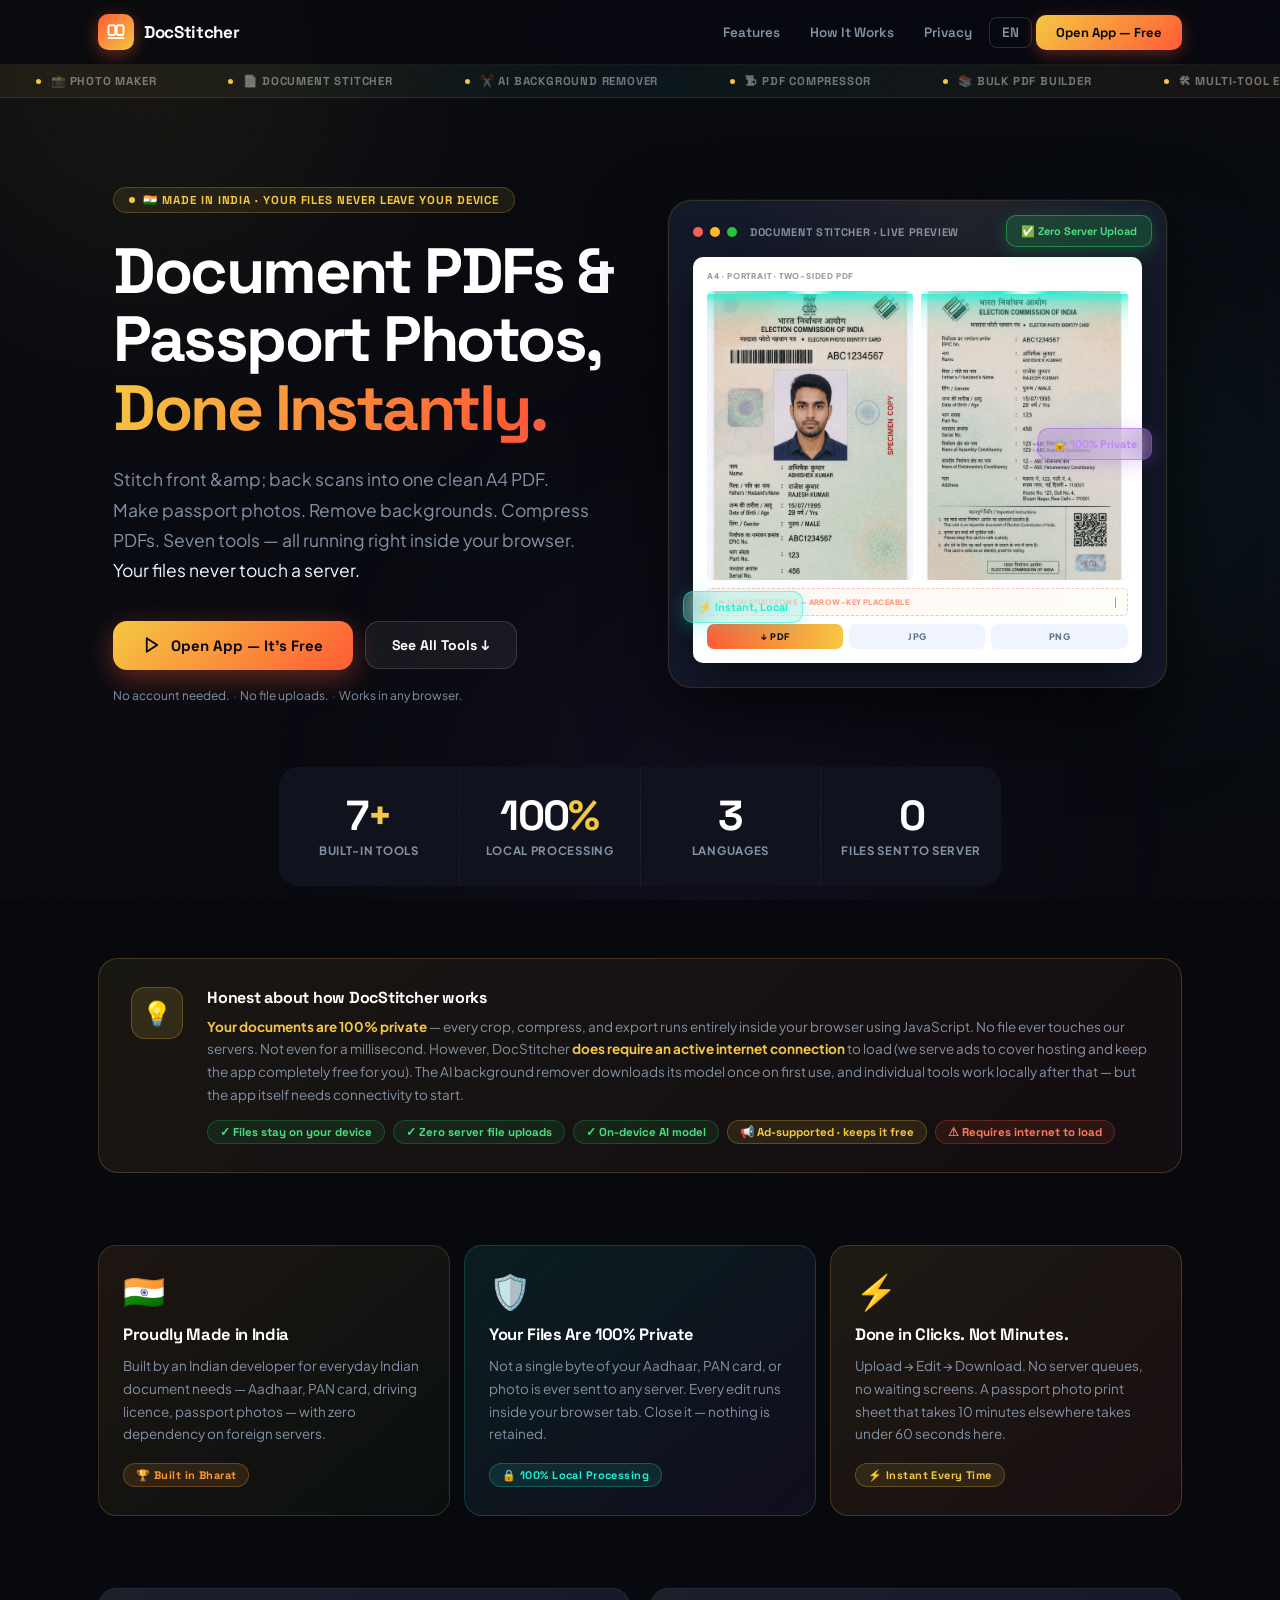
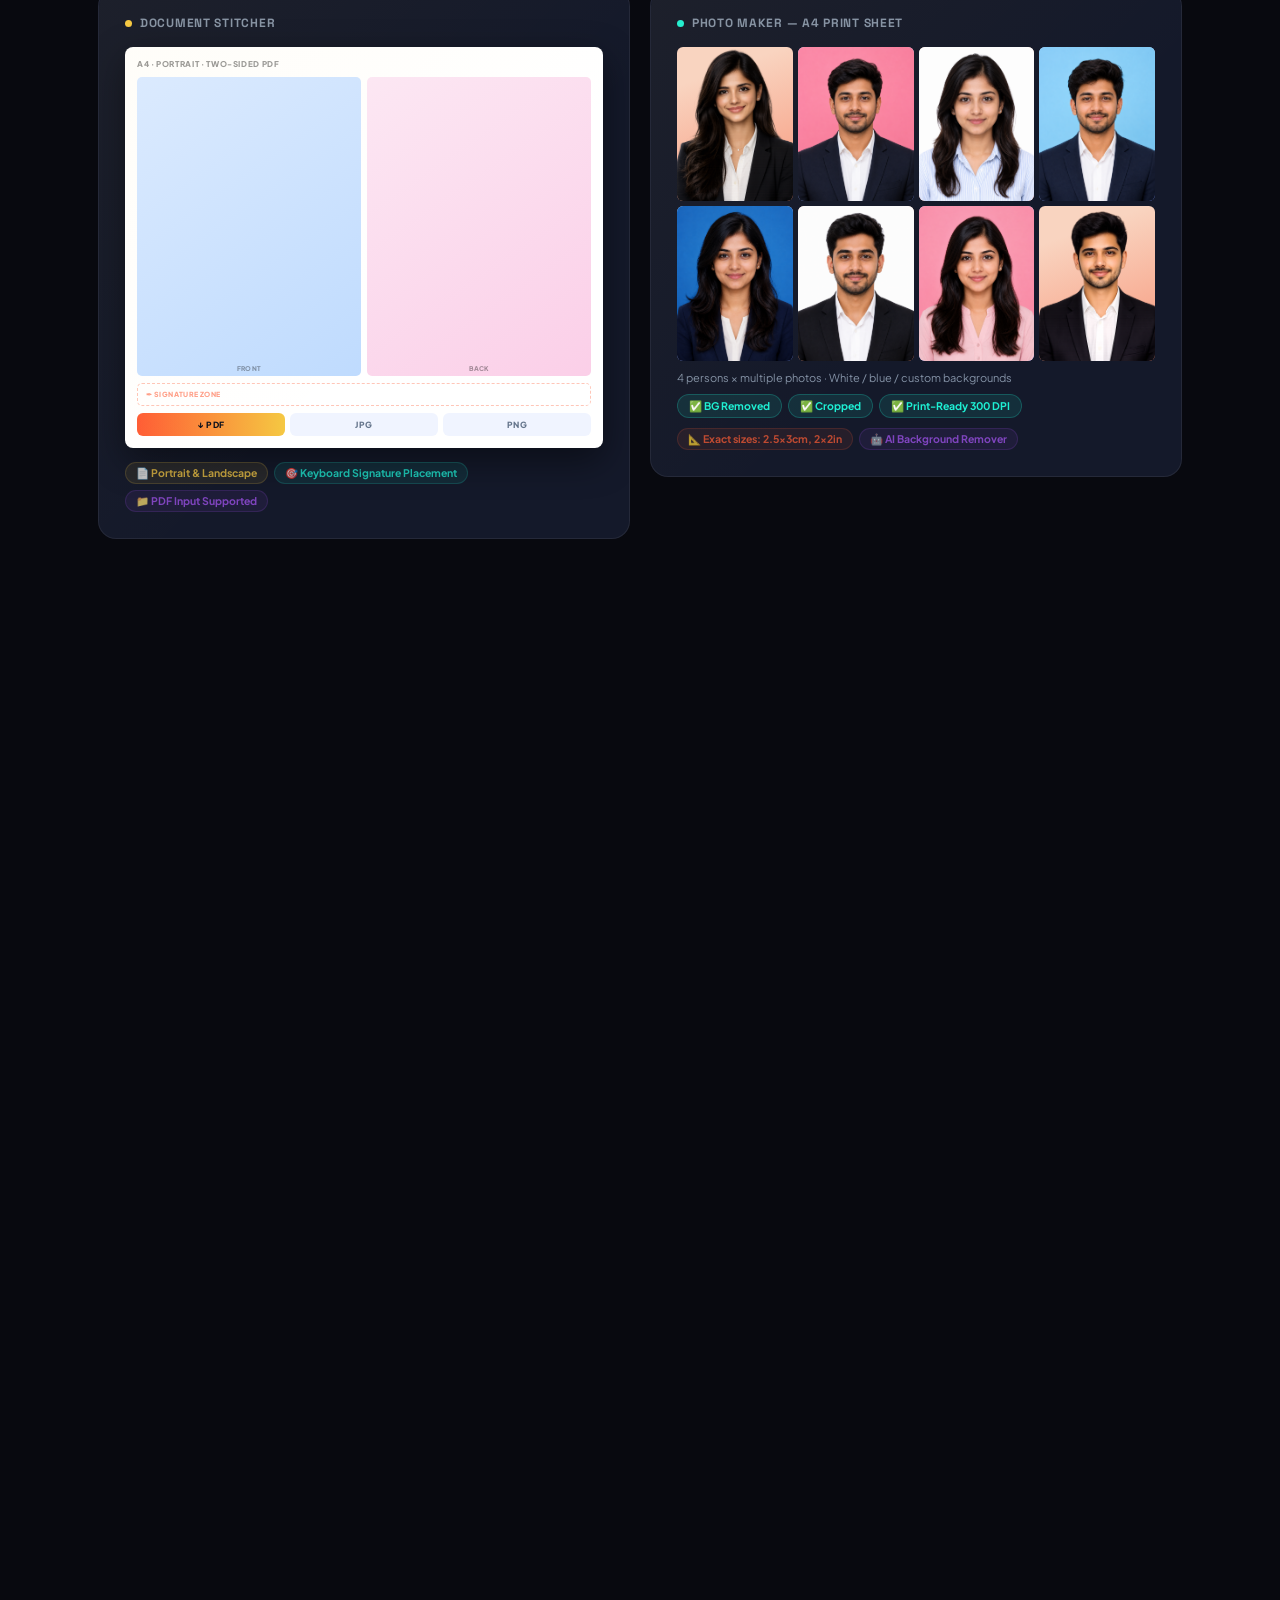
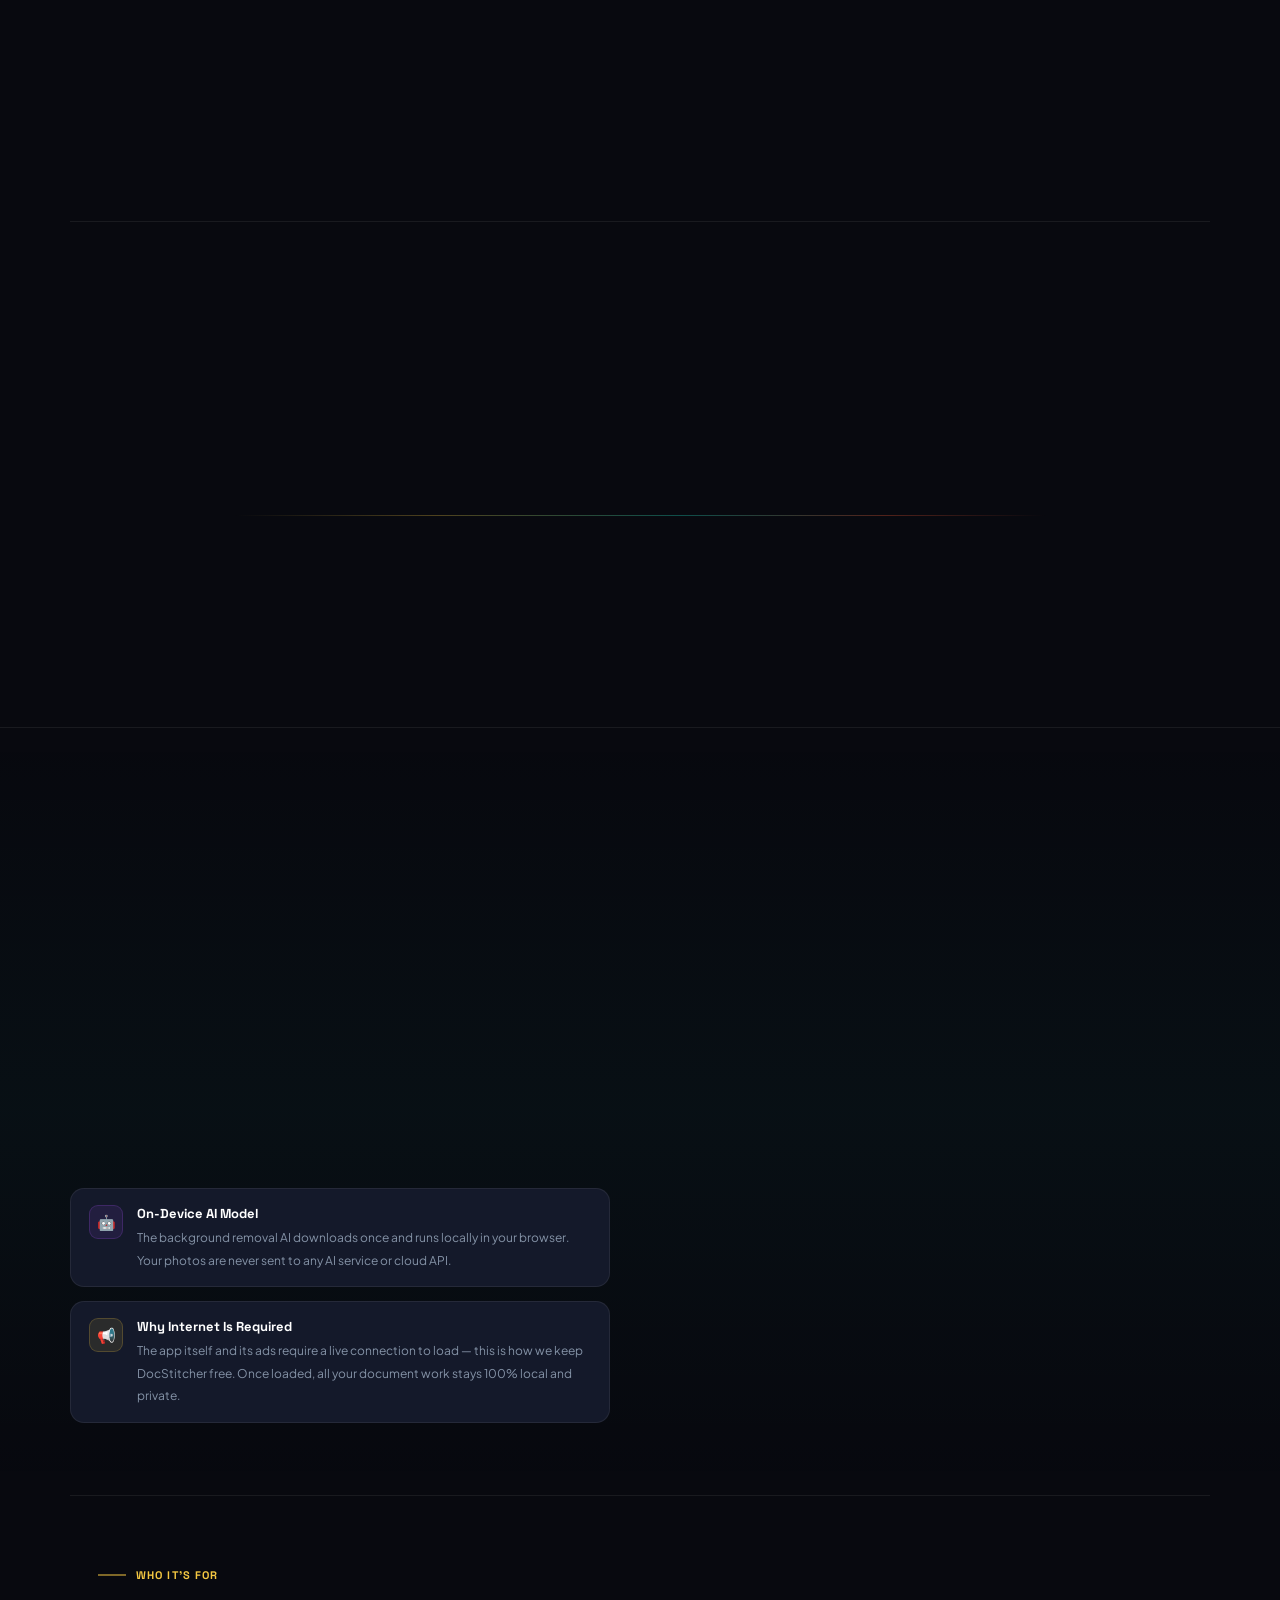
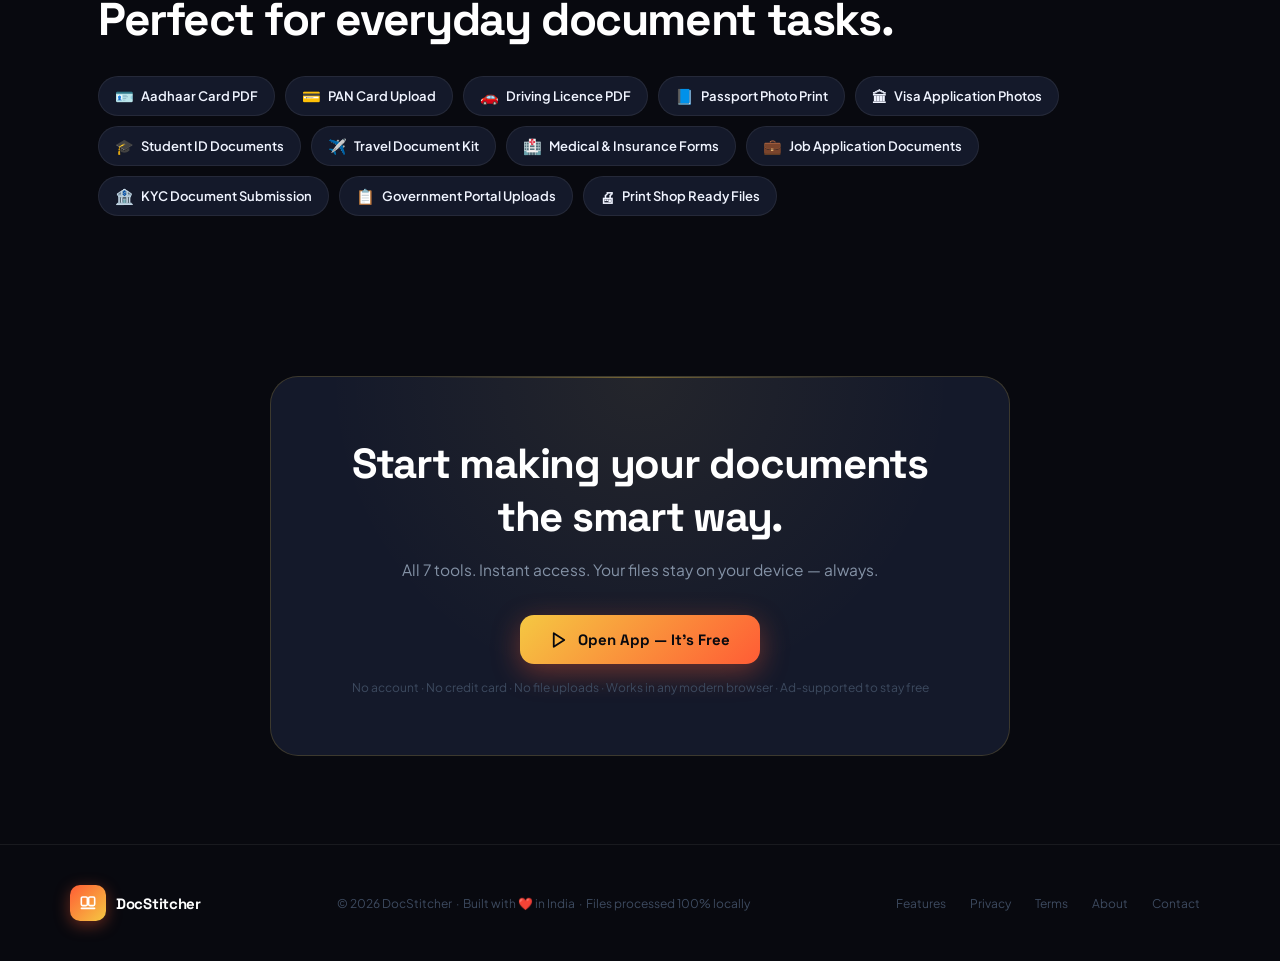
==== index.html @ 8bc4db8f "Add files via upload" ====
<!DOCTYPE html>
<html lang="en">
<head>
  <meta charset="UTF-8" />
  <meta name="viewport" content="width=device-width, initial-scale=1.0, viewport-fit=cover" />
  <meta name="theme-color" content="#08090f" />
  <meta name="description" content="DocStitcher — Make passport photos, stitch document scans into A4 PDFs, remove backgrounds, compress PDFs. 100% free. Your files never leave your device." />
  <meta name="apple-mobile-web-app-capable" content="yes" />
  <meta name="apple-mobile-web-app-title" content="DocStitcher" />
  <link rel="apple-touch-icon" href="icons/icon-192.png" />
  <link rel="manifest" href="manifest.webmanifest" />
  <title>DocStitcher — Document & Photo PDF Maker</title>
  <link rel="preconnect" href="https://fonts.googleapis.com" />
  <link rel="preconnect" href="https://fonts.gstatic.com" crossorigin />
  <link href="https://fonts.googleapis.com/css2?family=Plus+Jakarta+Sans:ital,wght@0,300;0,400;0,500;0,600;0,700;0,800;1,300;1,400&family=Space+Grotesk:wght@400;500;600;700;800&display=swap" rel="stylesheet" />
  

  <style>
    /* ============================================================
       DOCSTITCHER LANDING PAGE v10
       Design: deep-space ink with electric citrine accent
       Palette: #08090f bg · #f5c842 citrine · #ff5c35 ember ·
                #1ef0d4 ion · #a855f7 violet · #f0f4ff text
       Signature: a live animated "document assembling" canvas
       in the hero that shows the actual app doing its job
    ============================================================ */
    :root {
      color-scheme: dark;
      --bg:      #08090f;
      --surf:    #10131e;
      --card:    #14192a;
      --border:  rgba(255,255,255,0.07);
      --citrine: #f5c842;
      --ember:   #ff5c35;
      --ion:     #1ef0d4;
      --violet:  #a855f7;
      --green:   #22c55e;
      --text:    #f0f4ff;
      --muted:   #8492a6;
      --faint:   #3d4a5f;
      --ff-d:    "Space Grotesk", sans-serif;
      --ff-b:    "Plus Jakarta Sans", sans-serif;
      --radius:  18px;
      --glow-c:  rgba(245,200,66,0.18);
      --glow-e:  rgba(255,92,53,0.14);
    }

    *, *::before, *::after { box-sizing: border-box; margin: 0; padding: 0; }
    html { scroll-behavior: smooth; }
    body { background: var(--bg); font-family: var(--ff-b); color: var(--text); }
    a { color: inherit; text-decoration: none; }
    button { font: inherit; cursor: pointer; border: none; background: none; }
    img { display: block; max-width: 100%; }
    #landing-page { display: flex; flex-direction: column; }

    /* ── Keyframes ── */
    @keyframes fadeUp   { from { opacity:0; transform:translateY(30px); } to { opacity:1; transform:none; } }
    @keyframes floatY   { 0%,100% { transform:translateY(0); } 50% { transform:translateY(-12px); } }
    @keyframes spinRing { to { transform:rotate(360deg); } }
    @keyframes pulseGlow{ 0%,100% { opacity:.5; } 50% { opacity:.9; } }
    @keyframes ticker   { from { transform:translateX(0); } to { transform:translateX(-50%); } }
    @keyframes blink    { 0%,100%{opacity:1}50%{opacity:0} }
    @keyframes gradShift{ 0%{background-position:0% 50%} 50%{background-position:100% 50%} 100%{background-position:0% 50%} }
    @keyframes docSlide { 0%{opacity:0;transform:translateX(-18px)} 100%{opacity:1;transform:none} }
    @keyframes countUp  { from{opacity:0;transform:translateY(8px)}to{opacity:1;transform:none} }
    @keyframes borderAnim{ 0%,100%{border-color:rgba(245,200,66,.2)} 50%{border-color:rgba(245,200,66,.55)} }
    @keyframes shimmer  { from{background-position:-200% 0} to{background-position:200% 0} }
    @keyframes popIn    { from{opacity:0;transform:scale(.92)} to{opacity:1;transform:scale(1)} }
    @keyframes scanLine {
      0%  { top:0%;   opacity:0; }
      5%  { top:2%;   opacity:1; }
      48% { top:98%;  opacity:1; }
      53% { top:100%; opacity:0; }
      54% { top:0%;   opacity:0; }
      59% { top:2%;   opacity:1; }
      98% { top:98%;  opacity:1; }
      100%{ top:100%; opacity:0; }
    }
    .rv { opacity:0; transform:translateY(28px); transition:opacity .6s ease, transform .65s cubic-bezier(.22,.68,0,1.2); }
    .rv.on { opacity:1; transform:none; }
    .rv1 { transition-delay:.08s; } .rv2 { transition-delay:.16s; }
    .rv3 { transition-delay:.24s; } .rv4 { transition-delay:.32s; }
    .rv5 { transition-delay:.40s; }

    /* ── Ambient background ── */
    .ambient { position:fixed; inset:0; z-index:0; pointer-events:none; overflow:hidden; }
    .blob {
      position:absolute; border-radius:50%; filter:blur(100px);
      animation:pulseGlow 7s ease-in-out infinite;
    }
    .blob:nth-child(1){ width:700px;height:700px;top:-280px;left:-200px;
      background:radial-gradient(circle,rgba(245,200,66,.09),transparent 65%);animation-delay:0s; }
    .blob:nth-child(2){ width:600px;height:600px;top:20%;right:-180px;
      background:radial-gradient(circle,rgba(30,240,212,.07),transparent 65%);animation-delay:2.5s; }
    .blob:nth-child(3){ width:800px;height:800px;bottom:-300px;left:25%;
      background:radial-gradient(circle,rgba(168,85,247,.07),transparent 65%);animation-delay:5s; }
    .noise-lp {
      position:fixed;inset:0;z-index:0;pointer-events:none;opacity:.028;
      background-image:url("data:image/svg+xml,%3Csvg viewBox='0 0 200 200' xmlns='http://www.w3.org/2000/svg'%3E%3Cfilter id='n'%3E%3CfeTurbulence type='fractalNoise' baseFrequency='0.85' numOctaves='4'/%3E%3C/filter%3E%3Crect width='100%25' height='100%25' filter='url(%23n)'/%3E%3C/svg%3E");
      background-size:200px;
    }

    /* ══════════════════════ NAV ══════════════════════ */
    .nav {
      position:sticky; top:0; z-index:200;
      background:rgba(8,9,15,.72); backdrop-filter:blur(22px) saturate(160%);
      border-bottom:1px solid var(--border);
    }
    .nav-inner {
      max-width:1140px; margin:0 auto; padding:0 28px;
      height:64px; display:flex; align-items:center; justify-content:space-between; gap:16px;
    }
    .logo { display:flex; align-items:center; gap:10px; }
    .logo-mark {
      width:36px; height:36px; border-radius:10px; flex-shrink:0;
      background:linear-gradient(135deg,#ff5c35,#f5c842);
      display:flex; align-items:center; justify-content:center;
      box-shadow:0 4px 16px rgba(255,92,53,.4);
    }
    .logo-name { font-family:var(--ff-d); font-size:17px; font-weight:800; color:#fff; letter-spacing:-.02em; }
    .nav-links { display:flex; align-items:center; gap:4px; }
    .nav-link {
      font-family:var(--ff-d); font-size:13.5px; font-weight:600;
      color:var(--muted); padding:7px 13px; border-radius:8px;
      transition:color .18s, background .18s;
    }
    .nav-link:hover { color:#fff; background:rgba(255,255,255,.06); }
    .nav-cta {
      font-family:var(--ff-d); font-size:13px; font-weight:800; color:#08090f;
      background:linear-gradient(135deg,#f5c842,#ff5c35);
      padding:9px 20px; border-radius:10px; white-space:nowrap;
      box-shadow:0 4px 16px rgba(255,92,53,.35);
      transition:transform .18s, box-shadow .18s;
    }
    .nav-cta:hover { transform:translateY(-1px); box-shadow:0 8px 24px rgba(255,92,53,.5); }

    /* ══════════════════════ TICKER ══════════════════════ */
    .ticker {
      overflow:hidden; border-bottom:1px solid rgba(245,200,66,.12);
      background:linear-gradient(90deg,rgba(245,200,66,.06),rgba(30,240,212,.05),rgba(245,200,66,.06));
      padding:9px 0;
    }
    .ticker-track {
      display:flex; width:max-content;
      animation:ticker 32s linear infinite;
    }
    .ticker-item {
      display:flex; align-items:center; gap:10px; padding:0 36px;
      font-family:var(--ff-d); font-size:11.5px; font-weight:700;
      color:rgba(255,255,255,.42); letter-spacing:.07em; text-transform:uppercase; white-space:nowrap;
    }
    .t-dot { width:5px; height:5px; border-radius:50%; background:var(--citrine); flex-shrink:0; }

    /* ══════════════════════ HERO ══════════════════════ */
    .hero {
      position:relative; z-index:1;
      max-width:1140px; margin:0 auto; padding:88px 28px 64px;
      display:grid; grid-template-columns:1fr 1fr; gap:56px; align-items:center;
    }
    .hero-left {}
    .hero-eyebrow {
      display:inline-flex; align-items:center; gap:8px;
      background:rgba(245,200,66,.09); border:1px solid rgba(245,200,66,.22);
      border-radius:99px; padding:5px 15px; margin-bottom:24px;
      font-family:var(--ff-d); font-size:11.5px; font-weight:800;
      color:var(--citrine); letter-spacing:.08em; text-transform:uppercase;
      animation:fadeUp .5s ease both;
    }
    .ey-dot { width:6px; height:6px; border-radius:50%; background:var(--citrine); animation:pulseGlow 1.6s ease-in-out infinite; }
    .hero-h1 {
      font-family:var(--ff-d); font-size:clamp(36px,5.2vw,64px);
      font-weight:800; line-height:1.07; letter-spacing:-.04em; color:#fff;
      margin-bottom:22px; animation:fadeUp .55s .05s ease both;
    }
    .h1-grad {
      background:linear-gradient(120deg,#f5c842 0%,#ff5c35 45%,#a855f7 90%);
      background-size:200% 200%; animation:gradShift 5s ease infinite;
      -webkit-background-clip:text; -webkit-text-fill-color:transparent; background-clip:text;
    }
    .hero-sub {
      font-size:clamp(15px,1.9vw,17.5px); color:var(--muted); line-height:1.72;
      margin-bottom:36px; max-width:480px; animation:fadeUp .6s .1s ease both;
    }
    .hero-actions { display:flex; align-items:center; gap:12px; flex-wrap:wrap; margin-bottom:18px; animation:fadeUp .65s .15s ease both; }
    .btn-primary {
      display:inline-flex; align-items:center; gap:10px;
      font-family:var(--ff-d); font-size:15px; font-weight:800; color:#08090f;
      background:linear-gradient(135deg,#f5c842,#ff5c35);
      padding:15px 30px; border-radius:14px;
      box-shadow:0 8px 28px rgba(255,92,53,.38);
      transition:all .22s cubic-bezier(.22,.68,0,1.2);
    }
    .btn-primary:hover { transform:translateY(-3px) scale(1.02); box-shadow:0 16px 42px rgba(255,92,53,.55); }
    .btn-ghost {
      display:inline-flex; align-items:center; gap:8px;
      font-family:var(--ff-d); font-size:14px; font-weight:700; color:#fff;
      background:rgba(255,255,255,.06); border:1px solid rgba(255,255,255,.13);
      padding:14px 26px; border-radius:14px; transition:all .2s;
    }
    .btn-ghost:hover { background:rgba(255,255,255,.11); transform:translateY(-2px); }
    .hero-note { font-size:12px; color:var(--faint); animation:fadeUp .7s .2s ease both; }
    .hero-note span { color:var(--muted); }

    /* Hero right — animated document assembler */
    .hero-right { position:relative; z-index:1; animation:fadeUp .7s .25s ease both; }
    .doc-assembler {
      background:var(--card); border:1px solid rgba(245,200,66,.14);
      border-radius:24px; padding:24px; position:relative; overflow:visible;
      box-shadow:0 32px 80px rgba(0,0,0,.6), 0 0 0 1px rgba(245,200,66,.06);
      animation:borderAnim 4s ease-in-out infinite;
    }
    .doc-assembler::before {
      content:''; position:absolute; inset:0; border-radius:24px;
      background:radial-gradient(ellipse at 60% 0%, rgba(245,200,66,.06), transparent 55%);
      pointer-events:none;
    }
    .da-bar {
      display:flex; align-items:center; gap:7px; margin-bottom:18px;
    }
    .da-dot { width:10px; height:10px; border-radius:50%; flex-shrink:0; }
    .da-dot:nth-child(1) { background:#ff5f57; }
    .da-dot:nth-child(2) { background:#febc2e; }
    .da-dot:nth-child(3) { background:#28c840; }
    .da-title { font-family:var(--ff-d); font-size:11px; font-weight:700; color:var(--muted); letter-spacing:.06em; text-transform:uppercase; margin-left:6px; }
    /* A4 page mockup */
    .a4-page {
      background:#fff; border-radius:10px; padding:14px;
      box-shadow:0 16px 48px rgba(0,0,0,.5);
      position:relative;
    }
    .a4-label {
      font-size:8px; font-weight:800; color:#999; text-transform:uppercase;
      letter-spacing:.1em; margin-bottom:10px;
    }
    .a4-slots { display:grid; grid-template-columns:1fr 1fr; gap:8px; margin-bottom:8px; }
    .a4-slot {
      border-radius:6px; aspect-ratio:3/4.2; position:relative; overflow:hidden;
    }
    .a4-slot-front {
      background:linear-gradient(145deg,#dbeafe 10%,#bfdbfe 100%);
    }
    .a4-slot-back {
      background:linear-gradient(145deg,#fce7f3 10%,#fbcfe8 100%);
    }
    .a4-slot-lbl {
      position:absolute; bottom:5px; left:50%; transform:translateX(-50%);
      font-size:7px; font-weight:800; color:rgba(0,0,0,.38); text-transform:uppercase; letter-spacing:.05em; white-space:nowrap;
    }
    /* scan-line — bright laser scanner */
    .a4-slot::after {
      content:''; position:absolute; left:0; right:0; height:3px; z-index:3;
      background:linear-gradient(90deg,transparent 0%,rgba(30,240,212,.25) 8%,rgba(30,240,212,1) 38%,rgba(255,255,255,.98) 50%,rgba(30,240,212,1) 62%,rgba(30,240,212,.25) 92%,transparent 100%);
      box-shadow:0 0 8px 3px rgba(30,240,212,.95),0 0 22px 8px rgba(30,240,212,.5),0 0 44px 14px rgba(30,240,212,.2);
      animation:scanLine 2.4s ease-in-out infinite;
    }
    .a4-slot::before {
      content:''; position:absolute; left:0; right:0; height:80px; margin-top:-40px;
      z-index:2; pointer-events:none;
      background:linear-gradient(180deg,transparent 0%,rgba(30,240,212,.08) 40%,rgba(30,240,212,.18) 50%,rgba(30,240,212,.08) 60%,transparent 100%);
      animation:scanLine 2.4s ease-in-out infinite;
    }
    .a4-slot img { position:absolute; inset:0; width:100%; height:100%; object-fit:cover; border-radius:6px; z-index:1; }
    .a4-sig {
      border:1.5px dashed rgba(255,92,53,.35);
      border-radius:5px; padding:7px 10px; margin-bottom:8px;
      background:linear-gradient(90deg,rgba(255,92,53,.05),rgba(245,200,66,.04));
      display:flex; align-items:center; justify-content:space-between;
    }
    .a4-sig-lbl { font-size:7.5px; font-weight:800; color:rgba(255,100,60,.65); text-transform:uppercase; letter-spacing:.06em; }
    .a4-sig-cursor { font-size:10px; animation:blink 1.2s step-end infinite; color:#ff5c35; }
    .a4-actions { display:flex; gap:6px; }
    .a4-action {
      flex:1; padding:7px 0; border-radius:7px; font-size:9px; font-weight:800;
      text-align:center; text-transform:uppercase; letter-spacing:.05em;
    }
    .a4-action--dl { background:linear-gradient(90deg,#ff5c35,#f5c842); color:#08090f; }
    .a4-action--sec { background:#f0f4ff; color:#64748b; }
    /* USP badges — all inside the frame */
    .da-badge {
      position:absolute; border-radius:10px; padding:8px 14px;
      backdrop-filter:blur(16px); font-family:var(--ff-d); font-size:11px;
      font-weight:800; white-space:nowrap; border:1px solid;
      animation:floatY 4s ease-in-out infinite; z-index:10;
    }
    .da-badge--1 { top:14px; right:14px; background:rgba(34,197,94,.22); border-color:rgba(34,197,94,.55); color:#4ade80; box-shadow:0 4px 18px rgba(34,197,94,.28); animation-delay:0s; }
    .da-badge--2 { bottom:64px; left:14px; background:rgba(30,240,212,.2); border-color:rgba(30,240,212,.5); color:#1ef0d4; box-shadow:0 4px 18px rgba(30,240,212,.25); animation-delay:1.4s; }
    .da-badge--3 { top:50%; right:14px; transform:translateY(-50%); background:rgba(168,85,247,.22); border-color:rgba(168,85,247,.5); color:#c084fc; box-shadow:0 4px 18px rgba(168,85,247,.25); animation-delay:.7s; }

    /* ══════════════════════ STATS ══════════════════════ */
    .stats-strip {
      position:relative; z-index:1;
      max-width:1140px; margin:0 auto; padding:0 28px 72px;
    }
    .stats-grid {
      display:grid; grid-template-columns:repeat(4,1fr); gap:1px;
      background:var(--border); border-radius:20px; overflow:hidden;
    }
    .stat {
      background:var(--surf); padding:28px 20px; text-align:center;
    }
    .stat-num {
      font-family:var(--ff-d); font-size:clamp(26px,3.5vw,42px);
      font-weight:800; letter-spacing:-.04em; color:#fff; line-height:1;
    }
    .stat-num em { color:var(--citrine); font-style:normal; }
    .stat-lbl { font-size:11.5px; color:var(--muted); font-weight:700; margin-top:6px; text-transform:uppercase; letter-spacing:.06em; }

    /* ══════════════════════ HONESTY STRIP ══════════════════════ */
    .honesty-strip {
      position:relative; z-index:1;
      max-width:1140px; margin:0 auto 72px; padding:0 28px;
    }
    .honesty-card {
      background:linear-gradient(135deg,rgba(245,200,66,.07),rgba(255,92,53,.05));
      border:1px solid rgba(245,200,66,.2);
      border-radius:20px; padding:28px 32px;
      display:grid; grid-template-columns:auto 1fr; gap:24px; align-items:start;
    }
    .honesty-icon {
      width:52px; height:52px; border-radius:14px; flex-shrink:0;
      background:rgba(245,200,66,.12); border:1px solid rgba(245,200,66,.25);
      display:flex; align-items:center; justify-content:center; font-size:24px;
    }
    .honesty-title {
      font-family:var(--ff-d); font-size:16px; font-weight:800; color:#fff;
      margin-bottom:8px; letter-spacing:-.015em;
    }
    .honesty-body { font-size:13.5px; color:var(--muted); line-height:1.68; }
    .honesty-body strong { color:var(--citrine); }
    .honesty-pills { display:flex; flex-wrap:wrap; gap:8px; margin-top:14px; }
    .h-pill {
      font-size:11.5px; font-weight:700; padding:4px 12px; border-radius:99px;
      font-family:var(--ff-d);
    }
    .h-pill--yes { background:rgba(34,197,94,.1); color:#4ade80; border:1px solid rgba(34,197,94,.25); }
    .h-pill--no  { background:rgba(255,92,53,.1);  color:#fb7c5c; border:1px solid rgba(255,92,53,.25); }
    .h-pill--ad  { background:rgba(245,200,66,.1); color:var(--citrine); border:1px solid rgba(245,200,66,.25); }

    /* ══════════════════════ HIGHLIGHTS ══════════════════════ */
    .hl-wrap { position:relative; z-index:1; max-width:1140px; margin:0 auto; padding:0 28px 72px; }
    .hl-grid { display:grid; grid-template-columns:repeat(3,1fr); gap:14px; }
    .hl-card {
      border-radius:var(--radius); padding:28px 24px;
      border:1px solid var(--border); position:relative; overflow:hidden;
      transition:transform .28s cubic-bezier(.22,.68,0,1.2), box-shadow .28s;
    }
    .hl-card:hover { transform:translateY(-6px); box-shadow:0 28px 60px rgba(0,0,0,.4); }
    .hl-card--india  { background:linear-gradient(140deg,rgba(255,153,51,.09),rgba(19,114,35,.07)); border-color:rgba(255,153,51,.2); }
    .hl-card--secure { background:linear-gradient(140deg,rgba(30,240,212,.09),rgba(168,85,247,.06)); border-color:rgba(30,240,212,.18); }
    .hl-card--speed  { background:linear-gradient(140deg,rgba(245,200,66,.09),rgba(255,92,53,.07)); border-color:rgba(245,200,66,.2); }
    .hl-emoji { font-size:34px; line-height:1; margin-bottom:16px; display:block; }
    .hl-title { font-family:var(--ff-d); font-size:16.5px; font-weight:800; color:#fff; letter-spacing:-.02em; margin-bottom:10px; }
    .hl-desc { font-size:13.5px; color:var(--muted); line-height:1.68; margin-bottom:16px; }
    .hl-badge {
      display:inline-flex; align-items:center; gap:6px; font-size:11px; font-weight:700;
      padding:4px 12px; border-radius:99px; font-family:var(--ff-d); letter-spacing:.04em;
    }
    .hl-badge--india  { background:rgba(255,153,51,.12); color:#ff9933; border:1px solid rgba(255,153,51,.28); }
    .hl-badge--secure { background:rgba(30,240,212,.1);  color:var(--ion); border:1px solid rgba(30,240,212,.25); }
    .hl-badge--speed  { background:rgba(245,200,66,.1);  color:var(--citrine); border:1px solid rgba(245,200,66,.25); }

    /* ══════════════════════ SECTION HEADINGS ══════════════════════ */
    .sec-eye {
      font-family:var(--ff-d); font-size:11px; font-weight:800; letter-spacing:.1em;
      text-transform:uppercase; color:var(--citrine); margin-bottom:12px;
      display:flex; align-items:center; gap:10px;
    }
    .sec-eye::before { content:''; flex:1; max-width:28px; height:1.5px; background:var(--citrine); opacity:.5; }
    .sec-h2 {
      font-family:var(--ff-d); font-size:clamp(26px,4vw,46px); font-weight:800;
      letter-spacing:-.03em; color:#fff; line-height:1.1; margin-bottom:14px;
    }
    .sec-sub { font-size:15.5px; color:var(--muted); line-height:1.7; max-width:540px; }

    /* ══════════════════════ DEMO GRID ══════════════════════ */
    .demo-sec { position:relative; z-index:1; max-width:1140px; margin:0 auto; padding:0 28px 80px; }
    .demo-grid { display:grid; grid-template-columns:1fr 1fr; gap:20px; align-items:start; }
    .demo-card {
      background:var(--card); border:1px solid var(--border);
      border-radius:var(--radius); padding:26px; position:relative; overflow:hidden;
    }
    .demo-card::before {
      content:''; position:absolute; inset:0; border-radius:var(--radius);
      background:linear-gradient(135deg,rgba(245,200,66,.04),transparent 60%);
      pointer-events:none;
    }
    .dc-title {
      font-family:var(--ff-d); font-size:12px; font-weight:700;
      color:var(--muted); text-transform:uppercase; letter-spacing:.06em;
      display:flex; align-items:center; gap:8px; margin-bottom:16px;
    }
    .dc-dot { width:7px; height:7px; border-radius:50%; flex-shrink:0; }

    /* ══════════════════════ FEATURES ══════════════════════ */
    .feat-sec { position:relative; z-index:1; max-width:1140px; margin:0 auto; padding:0 28px 80px; }
    .feat-head { margin-bottom:48px; }
    .feat-grid { display:grid; grid-template-columns:repeat(3,1fr); gap:14px; }
    .feat-card {
      background:var(--card); border:1px solid var(--border);
      border-radius:var(--radius); padding:26px; position:relative; overflow:hidden;
      transition:transform .28s cubic-bezier(.22,.68,0,1.2), border-color .22s, box-shadow .28s;
    }
    .feat-card::after { content:''; position:absolute; inset:0; border-radius:var(--radius); opacity:0; transition:opacity .3s; }
    .feat-card:hover { transform:translateY(-5px); border-color:rgba(255,255,255,.15); box-shadow:0 24px 56px rgba(0,0,0,.4); }
    .feat-card:hover::after { opacity:1; }
    .fc--amber:hover { border-color:rgba(245,200,66,.35); }
    .fc--amber::after { background:linear-gradient(135deg,rgba(245,200,66,.05),transparent 65%); }
    .fc--coral:hover { border-color:rgba(255,92,53,.35); }
    .fc--coral::after { background:linear-gradient(135deg,rgba(255,92,53,.05),transparent 65%); }
    .fc--teal:hover { border-color:rgba(30,240,212,.35); }
    .fc--teal::after { background:linear-gradient(135deg,rgba(30,240,212,.05),transparent 65%); }
    .fc--purple:hover { border-color:rgba(168,85,247,.35); }
    .fc--purple::after { background:linear-gradient(135deg,rgba(168,85,247,.05),transparent 65%); }
    .fc--green:hover { border-color:rgba(34,197,94,.35); }
    .fc--green::after { background:linear-gradient(135deg,rgba(34,197,94,.05),transparent 65%); }
    .fc--blue:hover { border-color:rgba(96,165,250,.35); }
    .fc--blue::after { background:linear-gradient(135deg,rgba(96,165,250,.05),transparent 65%); }
    .feat-icon {
      width:46px; height:46px; border-radius:13px; margin-bottom:18px;
      display:flex; align-items:center; justify-content:center; font-size:21px;
      position:relative; z-index:1; flex-shrink:0;
    }
    .fi--amber { background:linear-gradient(135deg,rgba(245,200,66,.2),rgba(255,92,53,.14)); box-shadow:0 4px 16px rgba(245,200,66,.18); }
    .fi--coral { background:linear-gradient(135deg,rgba(255,92,53,.2),rgba(245,200,66,.1)); box-shadow:0 4px 16px rgba(255,92,53,.18); }
    .fi--teal  { background:linear-gradient(135deg,rgba(30,240,212,.2),rgba(34,197,94,.1)); box-shadow:0 4px 16px rgba(30,240,212,.18); }
    .fi--purple{ background:linear-gradient(135deg,rgba(168,85,247,.2),rgba(96,165,250,.1)); box-shadow:0 4px 16px rgba(168,85,247,.18); }
    .fi--green { background:linear-gradient(135deg,rgba(34,197,94,.2),rgba(30,240,212,.1)); box-shadow:0 4px 16px rgba(34,197,94,.18); }
    .fi--blue  { background:linear-gradient(135deg,rgba(96,165,250,.2),rgba(168,85,247,.1)); box-shadow:0 4px 16px rgba(96,165,250,.18); }
    .feat-title { font-family:var(--ff-d); font-size:15px; font-weight:800; color:#fff; margin-bottom:9px; letter-spacing:-.015em; position:relative; z-index:1; }
    .feat-desc { font-size:13px; color:var(--muted); line-height:1.7; margin-bottom:14px; position:relative; z-index:1; }
    .feat-tags { display:flex; flex-wrap:wrap; gap:5px; position:relative; z-index:1; }
    .ftag {
      font-size:10.5px; font-weight:700; padding:3px 9px; border-radius:99px;
      font-family:var(--ff-d); letter-spacing:.03em;
    }
    .ftag--free { background:rgba(34,197,94,.11); color:#4ade80; border:1px solid rgba(34,197,94,.25); }
    .ftag--local{ background:rgba(30,240,212,.09); color:var(--ion); border:1px solid rgba(30,240,212,.2); }
    .ftag--ai   { background:rgba(168,85,247,.11); color:#c084fc; border:1px solid rgba(168,85,247,.25); }
    .ftag--net  { background:rgba(245,200,66,.09); color:var(--citrine); border:1px solid rgba(245,200,66,.22); }

    /* ══════════════════════ HOW IT WORKS ══════════════════════ */
    .how-sec {
      position:relative; z-index:1; padding:0 28px 80px;
      max-width:1140px; margin:0 auto; border-top:1px solid var(--border);
      padding-top:72px;
    }
    .steps { display:grid; grid-template-columns:repeat(4,1fr); gap:24px; margin-top:52px; position:relative; }
    .steps::before {
      content:''; position:absolute; top:26px; left:12.5%; right:12.5%; height:1px;
      background:linear-gradient(90deg,transparent,rgba(245,200,66,.3) 25%,rgba(30,240,212,.3) 55%,rgba(255,92,53,.3) 80%,transparent);
      z-index:0;
    }
    .step { text-align:center; position:relative; z-index:1; }
    .step-num {
      width:52px; height:52px; border-radius:14px; margin:0 auto 18px;
      display:flex; align-items:center; justify-content:center;
      font-family:var(--ff-d); font-size:19px; font-weight:800; color:#fff;
      box-shadow:0 0 0 5px rgba(8,9,15,.9);
    }
    .sn--1 { background:linear-gradient(135deg,#f5c842,#ff5c35); }
    .sn--2 { background:linear-gradient(135deg,#ff5c35,#a855f7); }
    .sn--3 { background:linear-gradient(135deg,#a855f7,#1ef0d4); }
    .sn--4 { background:linear-gradient(135deg,#1ef0d4,#22c55e); }
    .step-title { font-family:var(--ff-d); font-size:14px; font-weight:800; color:#fff; margin-bottom:8px; }
    .step-desc { font-size:12.5px; color:var(--muted); line-height:1.65; }

    /* ══════════════════════ PRIVACY ══════════════════════ */
    .priv-sec {
      position:relative; z-index:1; padding:72px 28px;
      background:linear-gradient(180deg,transparent,rgba(30,240,212,.03),transparent);
      border-top:1px solid var(--border);
    }
    .priv-inner { max-width:1140px; margin:0 auto; display:grid; grid-template-columns:1fr 1fr; gap:60px; align-items:center; }
    .priv-visual { display:flex; align-items:center; justify-content:center; position:relative; padding:40px 0; }
    .priv-shield {
      width:140px; height:140px; border-radius:50%;
      background:linear-gradient(135deg,rgba(30,240,212,.14),rgba(168,85,247,.1));
      border:1.5px solid rgba(30,240,212,.25);
      display:flex; align-items:center; justify-content:center; font-size:52px;
      box-shadow:0 0 60px rgba(30,240,212,.1), 0 0 120px rgba(30,240,212,.05);
      animation:floatY 5s ease-in-out infinite;
    }
    .priv-ring {
      position:absolute; width:220px; height:220px; border-radius:50%;
      border:1px dashed rgba(30,240,212,.18);
    }
    .priv-ring-dot {
      position:absolute; top:50%; left:50%; width:10px; height:10px; border-radius:50%;
      background:var(--ion); margin:-5px 0 0 -5px; transform:translateX(110px);
      box-shadow:0 0 12px rgba(30,240,212,.9);
    }
    .priv-ring-wrap { position:absolute; width:220px; height:220px; animation:spinRing 14s linear infinite; }
    .priv-points { display:flex; flex-direction:column; gap:14px; margin-top:28px; }
    .priv-point {
      display:flex; align-items:flex-start; gap:14px;
      padding:16px 18px; border-radius:14px;
      background:var(--card); border:1px solid var(--border);
      transition:border-color .2s;
    }
    .priv-point:hover { border-color:rgba(30,240,212,.2); }
    .priv-icon {
      width:34px; height:34px; border-radius:9px; flex-shrink:0;
      display:flex; align-items:center; justify-content:center; font-size:15px;
    }
    .pi--lock  { background:rgba(30,240,212,.1);  border:1px solid rgba(30,240,212,.2); }
    .pi--ai    { background:rgba(168,85,247,.1);  border:1px solid rgba(168,85,247,.2); }
    .pi--net   { background:rgba(245,200,66,.1);  border:1px solid rgba(245,200,66,.2); }
    .priv-text strong { font-family:var(--ff-d); font-size:13px; font-weight:700; color:#fff; display:block; margin-bottom:3px; }
    .priv-text span { font-size:12px; color:var(--muted); line-height:1.55; }

    /* ══════════════════════ USE CASES ══════════════════════ */
    .uc-sec { position:relative; z-index:1; padding:72px 28px; max-width:1140px; margin:0 auto; border-top:1px solid var(--border); }
    .uc-pills { display:flex; flex-wrap:wrap; gap:10px; margin-top:32px; }
    .uc-pill {
      display:flex; align-items:center; gap:7px;
      padding:9px 16px; border-radius:99px;
      background:var(--card); border:1px solid var(--border);
      font-size:13px; font-weight:600; color:var(--text);
      transition:border-color .2s, background .2s, transform .2s;
    }
    .uc-pill:hover { border-color:rgba(245,200,66,.38); background:rgba(245,200,66,.05); transform:translateY(-2px); }
    .uc-emoji { font-size:15px; }

    /* ══════════════════════ CTA ══════════════════════ */
    .cta-sec { position:relative; z-index:1; padding:88px 28px; }
    .cta-inner {
      max-width:740px; margin:0 auto; text-align:center;
      background:var(--card); border:1px solid rgba(245,200,66,.18);
      border-radius:28px; padding:60px 52px; position:relative; overflow:hidden;
    }
    .cta-inner::before {
      content:''; position:absolute; inset:0;
      background:radial-gradient(ellipse at 50% 0%, rgba(245,200,66,.07), transparent 60%);
      pointer-events:none;
    }
    .cta-inner::after {
      content:''; position:absolute; top:0; left:20%; right:20%; height:1px;
      background:linear-gradient(90deg,transparent,rgba(245,200,66,.4),transparent);
    }
    .cta-h2 {
      font-family:var(--ff-d); font-size:clamp(26px,4vw,42px); font-weight:800;
      letter-spacing:-.03em; color:#fff; margin-bottom:14px; position:relative; z-index:1;
    }
    .cta-sub { font-size:15.5px; color:var(--muted); margin-bottom:32px; line-height:1.65; position:relative; z-index:1; }
    .cta-note { font-size:12px; color:var(--faint); margin-top:16px; position:relative; z-index:1; }

    /* ══════════════════════ FOOTER ══════════════════════ */
    .footer {
      position:relative; z-index:1; border-top:1px solid var(--border); padding:40px 28px;
    }
    .footer-inner {
      max-width:1140px; margin:0 auto;
      display:flex; align-items:center; justify-content:space-between; flex-wrap:wrap; gap:20px;
    }
    .foot-copy { font-size:12px; color:var(--faint); }
    .foot-links { display:flex; align-items:center; gap:4px; }
    .foot-link { font-size:12px; color:var(--faint); padding:4px 10px; border-radius:6px; transition:color .18s; }
    .foot-link:hover { color:var(--muted); }

    /* ══════════════════════ RESPONSIVE ══════════════════════ */
    @media (max-width:900px) {
      .hero { grid-template-columns:1fr; gap:40px; padding-top:60px; }
      .hero-h1 { font-size:clamp(32px,7vw,52px); }
      .feat-grid { grid-template-columns:repeat(2,1fr); }
      .steps { grid-template-columns:repeat(2,1fr); }
      .steps::before { display:none; }
      .priv-inner { grid-template-columns:1fr; gap:40px; }
      .priv-visual { order:-1; }
      .demo-grid { grid-template-columns:1fr; }
      .stats-grid { grid-template-columns:repeat(2,1fr); }
      .hl-grid { grid-template-columns:1fr 1fr; }
      .cta-inner { padding:40px 28px; }
      .honesty-card { grid-template-columns:1fr; }
    }
    @media (max-width:600px) {
      .feat-grid { grid-template-columns:1fr; }
      .steps { grid-template-columns:1fr; }
      .hero { padding:52px 20px 40px; }
      .feat-sec, .how-sec, .priv-sec, .uc-sec, .cta-sec { padding-left:20px; padding-right:20px; }
      .nav-links .nav-link { display:none; }
      .cta-inner { padding:32px 20px; }
      .footer-inner { flex-direction:column; text-align:center; }
      .hl-grid { grid-template-columns:1fr; }
    }
    @media (prefers-reduced-motion: reduce) {
      *, *::before, *::after { animation-duration:.01ms !important; transition-duration:.01ms !important; }
    }
  </style>

</head>
<body>

  <!-- Ambient background -->
  <div class="ambient">
    <div class="blob"></div>
    <div class="blob"></div>
    <div class="blob"></div>
  </div>
  <div class="noise-lp"></div>

  <div id="landing-page">

    <!-- NAV -->
    <nav class="nav">
      <div class="nav-inner">
        <div class="logo">
          <div class="logo-mark">
            <svg width="18" height="18" viewBox="0 0 24 24" fill="none" stroke="#fff" stroke-width="2.4" stroke-linecap="round" stroke-linejoin="round">
              <rect x="2" y="3" width="9" height="13" rx="2"/><rect x="13" y="3" width="9" height="13" rx="2"/><path d="M2 20h20"/>
            </svg>
          </div>
          <span class="logo-name">DocStitcher</span>
        </div><!-- /.logo -->
        <div class="nav-links">
          <a href="#features" class="nav-link" id="lp-nav-features">Features</a>
          <a href="#how" class="nav-link" id="lp-nav-how">How It Works</a>
          <a href="#privacy" class="nav-link" id="lp-nav-privacy">Privacy</a>
          <button id="langPickerBtn" onclick="Lang.openPicker()" class="nav-link" style="cursor:pointer;border:1px solid rgba(255,255,255,.15);border-radius:8px;padding:6px 12px;">🌐 EN</button>
          <button class="nav-cta" onclick="window.location.href='app.html'" id="lp-nav-cta">Open App — Free</button>
        </div>
      </div>
    </nav>

    <!-- TICKER -->
    <div class="ticker">
      <div class="ticker-track" id="lpTicker"></div>
    </div>

    <!-- HERO -->
    <section class="hero">
      <div class="hero-left">
        <div class="hero-eyebrow"><div class="ey-dot"></div><span id="lp-hero-eyebrow-text">🇮🇳 Made in India &nbsp;·&nbsp; Your Files Never Leave Your Device</span></div>
        <h1 class="hero-h1" id="lp-hero-h1">
          Document PDFs &amp;<br>
          Passport Photos,<br>
          <span class="h1-grad">Done Instantly.</span>
        </h1>
        <p class="hero-sub">
          <span id="lp-hero-sub">Stitch front &amp; back scans into one clean A4 PDF. Make passport photos. Remove backgrounds. Compress PDFs. Seven tools — all running right inside your browser.</span> <em style="color:var(--text);font-style:normal" id="lp-hero-sub-em">Your files never touch a server.</em>
        </p>
        <div class="hero-actions">
          <button class="btn-primary" onclick="window.location.href='app.html'">
            <svg width="18" height="18" viewBox="0 0 24 24" fill="none" stroke="currentColor" stroke-width="2.4" stroke-linecap="round" stroke-linejoin="round"><polygon points="5 3 19 12 5 21 5 3"/></svg>
            <span id="lp-hero-cta">Open App — It's Free</span>
          </button>
          <a href="#features" class="btn-ghost" id="lp-hero-ghost">See All Tools ↓</a>
        </div>
        <p class="hero-note"><span>No account needed.</span> &nbsp;·&nbsp; <span>No file uploads.</span> &nbsp;·&nbsp; <span>Works in any browser.</span></p>
      </div>

      <!-- Animated document assembler -->
      <div class="hero-right">
        <div class="doc-assembler">
          <div class="da-bar">
            <div class="da-dot"></div><div class="da-dot"></div><div class="da-dot"></div>
            <span class="da-title">Document Stitcher · Live Preview</span>
          </div>
          <div class="a4-page">
            <div class="a4-label">A4 · Portrait · Two-Sided PDF</div>
            <div class="a4-slots">
              <div class="a4-slot a4-slot-front">
                <img src="assets/frontv.png" alt="Front" onerror="this.style.display='none'">
                <div class="a4-slot-lbl">Front Side</div>
              </div>
              <div class="a4-slot a4-slot-back">
                <img src="assets/backv.png" alt="Back" onerror="this.style.display='none'">
                <div class="a4-slot-lbl">Back Side</div>
              </div>
            </div>
            <div class="a4-sig">
              <span class="a4-sig-lbl">✒ Signature Zone — Arrow-Key Placeable</span>
              <span class="a4-sig-cursor">|</span>
            </div>
            <div class="a4-actions">
              <div class="a4-action a4-action--dl">↓ PDF</div>
              <div class="a4-action a4-action--sec">JPG</div>
              <div class="a4-action a4-action--sec">PNG</div>
            </div>
          </div>
          <!-- floating badges -->
          <div class="da-badge da-badge--1">✅ Zero Server Upload</div>
          <div class="da-badge da-badge--2">⚡ Instant, Local</div>
          <div class="da-badge da-badge--3">🔒 100% Private</div>
        </div>
      </div>
    </section>

    <!-- STATS -->
    <div class="stats-strip rv">
      <div class="stats-grid">
        <div class="stat"><div class="stat-num">7<em>+</em></div><div class="stat-lbl">Built-in Tools</div></div>
        <div class="stat"><div class="stat-num">100<em>%</em></div><div class="stat-lbl">Local Processing</div></div>
        <div class="stat"><div class="stat-num">3</div><div class="stat-lbl">Languages</div></div>
        <div class="stat"><div class="stat-num">0</div><div class="stat-lbl">Files Sent to Server</div></div>
      </div>
    </div>

    <!-- HONESTY STRIP — replaces false "works offline" claim -->
    <div class="honesty-strip rv rv1">
      <div class="honesty-card">
        <div class="honesty-icon">💡</div>
        <div>
          <div class="honesty-title">Honest about how DocStitcher works</div>
          <div class="honesty-body">
            <strong>Your documents are 100% private</strong> — every crop, compress, and export runs entirely inside your browser using JavaScript. No file ever touches our servers. Not even for a millisecond. However, DocStitcher <strong>does require an active internet connection</strong> to load (we serve ads to cover hosting and keep the app completely free for you). The AI background remover downloads its model once on first use, and individual tools work locally after that — but the app itself needs connectivity to start.
          </div>
          <div class="honesty-pills">
            <span class="h-pill h-pill--yes">✓ Files stay on your device</span>
            <span class="h-pill h-pill--yes">✓ Zero server file uploads</span>
            <span class="h-pill h-pill--yes">✓ On-device AI model</span>
            <span class="h-pill h-pill--ad">📢 Ad-supported · keeps it free</span>
            <span class="h-pill h-pill--no">⚠ Requires internet to load</span>
          </div>
        </div>
      </div>
    </div>

    <!-- HIGHLIGHTS -->
    <div class="hl-wrap">
      <div class="hl-grid">
        <div class="hl-card hl-card--india rv">
          <span class="hl-emoji">🇮🇳</span>
          <div class="hl-title">Proudly Made in India</div>
          <div class="hl-desc">Built by an Indian developer for everyday Indian document needs — Aadhaar, PAN card, driving licence, passport photos — with zero dependency on foreign servers.</div>
          <span class="hl-badge hl-badge--india">🏆 Built in Bharat</span>
        </div>
        <div class="hl-card hl-card--secure rv rv2">
          <span class="hl-emoji">🛡️</span>
          <div class="hl-title">Your Files Are 100% Private</div>
          <div class="hl-desc">Not a single byte of your Aadhaar, PAN card, or photo is ever sent to any server. Every edit runs inside your browser tab. Close it — nothing is retained.</div>
          <span class="hl-badge hl-badge--secure">🔒 100% Local Processing</span>
        </div>
        <div class="hl-card hl-card--speed rv rv3">
          <span class="hl-emoji">⚡</span>
          <div class="hl-title">Done in Clicks. Not Minutes.</div>
          <div class="hl-desc">Upload → Edit → Download. No server queues, no waiting screens. A passport photo print sheet that takes 10 minutes elsewhere takes under 60 seconds here.</div>
          <span class="hl-badge hl-badge--speed">⚡ Instant Every Time</span>
        </div>
      </div>
    </div>

    <!-- DEMO GRID -->
    <section class="demo-sec" id="demo">
      <div class="demo-grid">

        <div class="demo-card rv">
          <div class="dc-title"><div class="dc-dot" style="background:#f5c842"></div>Document Stitcher</div>
          <div style="background:#fff;border-radius:8px;padding:12px;box-shadow:0 12px 36px rgba(0,0,0,.45)">
            <div style="font-size:8px;font-weight:800;color:#999;text-transform:uppercase;letter-spacing:.08em;margin-bottom:8px">A4 · Portrait · Two-Sided PDF</div>
            <div style="display:grid;grid-template-columns:1fr 1fr;gap:6px;margin-bottom:7px">
              <div style="background:linear-gradient(145deg,#dbeafe,#bfdbfe);border-radius:5px;aspect-ratio:3/4;position:relative;overflow:hidden">
                <img src="assets/cardA.png" alt="Front" style="position:absolute;inset:0;width:100%;height:100%;object-fit:cover" onerror="this.style.display='none'">
                <div style="position:absolute;bottom:4px;left:50%;transform:translateX(-50%);font-size:6.5px;font-weight:800;color:rgba(0,0,0,.35);text-transform:uppercase;letter-spacing:.05em;white-space:nowrap;z-index:1">Front</div>
              </div>
              <div style="background:linear-gradient(145deg,#fce7f3,#fbcfe8);border-radius:5px;aspect-ratio:3/4;position:relative;overflow:hidden">
                <img src="assets/cardB.png" alt="Back" style="position:absolute;inset:0;width:100%;height:100%;object-fit:cover" onerror="this.style.display='none'">
                <div style="position:absolute;bottom:4px;left:50%;transform:translateX(-50%);font-size:6.5px;font-weight:800;color:rgba(0,0,0,.35);text-transform:uppercase;letter-spacing:.05em;white-space:nowrap;z-index:1">Back</div>
              </div>
            </div>
            <div style="border:1.5px dashed rgba(255,92,53,.35);border-radius:5px;padding:6px 8px;margin-bottom:7px;font-size:7px;font-weight:800;color:rgba(255,92,53,.6);text-transform:uppercase;letter-spacing:.06em">✒ Signature Zone</div>
            <div style="display:flex;gap:5px">
              <div style="flex:1;padding:6px 0;border-radius:6px;background:linear-gradient(90deg,#ff5c35,#f5c842);font-size:8.5px;font-weight:800;text-align:center;text-transform:uppercase;letter-spacing:.05em;color:#0c111d">↓ PDF</div>
              <div style="flex:1;padding:6px 0;border-radius:6px;background:#f0f4ff;font-size:8.5px;font-weight:800;text-align:center;text-transform:uppercase;letter-spacing:.05em;color:#64748b">JPG</div>
              <div style="flex:1;padding:6px 0;border-radius:6px;background:#f0f4ff;font-size:8.5px;font-weight:800;text-align:center;text-transform:uppercase;letter-spacing:.05em;color:#64748b">PNG</div>
            </div>
          </div>
          <div style="margin-top:14px;display:flex;flex-wrap:wrap;gap:6px">
            <span style="font-size:10.5px;color:rgba(245,200,66,.7);background:rgba(245,200,66,.08);border:1px solid rgba(245,200,66,.15);border-radius:99px;padding:3px 10px;font-weight:700">📄 Portrait &amp; Landscape</span>
            <span style="font-size:10.5px;color:rgba(30,240,212,.7);background:rgba(30,240,212,.08);border:1px solid rgba(30,240,212,.15);border-radius:99px;padding:3px 10px;font-weight:700">🎯 Keyboard Signature Placement</span>
            <span style="font-size:10.5px;color:rgba(168,85,247,.7);background:rgba(168,85,247,.08);border:1px solid rgba(168,85,247,.15);border-radius:99px;padding:3px 10px;font-weight:700">📁 PDF Input Supported</span>
          </div>
        </div>

        <div class="demo-card rv rv2">
          <div class="dc-title"><div class="dc-dot" style="background:#1ef0d4"></div>Photo Maker — A4 Print Sheet</div>
          <div style="display:grid;grid-template-columns:repeat(4,1fr);gap:5px;margin-bottom:10px">
            <div style="aspect-ratio:3/4;border-radius:6px;background:linear-gradient(160deg,#f9d4c0 20%,#f7967a 100%);position:relative;overflow:hidden"><img src="assets/photo1.png" alt="" style="position:absolute;inset:0;width:100%;height:100%;object-fit:cover" onerror="this.style.display='none';this.nextElementSibling.style.display='flex'"><span style="position:absolute;inset:0;display:none;align-items:center;justify-content:center;font-size:16px;opacity:.55">👤</span></div>
            <div style="aspect-ratio:3/4;border-radius:6px;background:linear-gradient(160deg,#c0d4f9 20%,#7a96f7 100%);position:relative;overflow:hidden"><img src="assets/photo2.png" alt="" style="position:absolute;inset:0;width:100%;height:100%;object-fit:cover" onerror="this.style.display='none';this.nextElementSibling.style.display='flex'"><span style="position:absolute;inset:0;display:none;align-items:center;justify-content:center;font-size:16px;opacity:.55">👤</span></div>
            <div style="aspect-ratio:3/4;border-radius:6px;background:linear-gradient(160deg,#f9d4c0 20%,#f7967a 100%);position:relative;overflow:hidden"><img src="assets/photo3.png" alt="" style="position:absolute;inset:0;width:100%;height:100%;object-fit:cover" onerror="this.style.display='none';this.nextElementSibling.style.display='flex'"><span style="position:absolute;inset:0;display:none;align-items:center;justify-content:center;font-size:16px;opacity:.55">👤</span></div>
            <div style="aspect-ratio:3/4;border-radius:6px;background:linear-gradient(160deg,#c0d4f9 20%,#7a96f7 100%);position:relative;overflow:hidden"><img src="assets/photo4.png" alt="" style="position:absolute;inset:0;width:100%;height:100%;object-fit:cover" onerror="this.style.display='none';this.nextElementSibling.style.display='flex'"><span style="position:absolute;inset:0;display:none;align-items:center;justify-content:center;font-size:16px;opacity:.55">👤</span></div>
            <div style="aspect-ratio:3/4;border-radius:6px;background:linear-gradient(160deg,#c0d4f9 20%,#7a96f7 100%);position:relative;overflow:hidden"><img src="assets/photo5.png" alt="" style="position:absolute;inset:0;width:100%;height:100%;object-fit:cover" onerror="this.style.display='none';this.nextElementSibling.style.display='flex'"><span style="position:absolute;inset:0;display:none;align-items:center;justify-content:center;font-size:16px;opacity:.55">👤</span></div>
            <div style="aspect-ratio:3/4;border-radius:6px;background:linear-gradient(160deg,#f9d4c0 20%,#f7967a 100%);position:relative;overflow:hidden"><img src="assets/photo6.png" alt="" style="position:absolute;inset:0;width:100%;height:100%;object-fit:cover" onerror="this.style.display='none';this.nextElementSibling.style.display='flex'"><span style="position:absolute;inset:0;display:none;align-items:center;justify-content:center;font-size:16px;opacity:.55">👤</span></div>
            <div style="aspect-ratio:3/4;border-radius:6px;background:linear-gradient(160deg,#c0d4f9 20%,#7a96f7 100%);position:relative;overflow:hidden"><img src="assets/photo7.png" alt="" style="position:absolute;inset:0;width:100%;height:100%;object-fit:cover" onerror="this.style.display='none';this.nextElementSibling.style.display='flex'"><span style="position:absolute;inset:0;display:none;align-items:center;justify-content:center;font-size:16px;opacity:.55">👤</span></div>
            <div style="aspect-ratio:3/4;border-radius:6px;background:linear-gradient(160deg,#f9d4c0 20%,#f7967a 100%);position:relative;overflow:hidden"><img src="assets/photo8.png" alt="" style="position:absolute;inset:0;width:100%;height:100%;object-fit:cover" onerror="this.style.display='none';this.nextElementSibling.style.display='flex'"><span style="position:absolute;inset:0;display:none;align-items:center;justify-content:center;font-size:16px;opacity:.55">👤</span></div>
          </div>
          <div style="font-size:11px;color:var(--muted);margin-bottom:10px">4 persons × multiple photos · White / blue / custom backgrounds</div>
          <div style="display:flex;flex-wrap:wrap;gap:6px">
            <span style="display:inline-flex;align-items:center;gap:5px;background:rgba(30,240,212,.1);border:1px solid rgba(30,240,212,.22);border-radius:99px;padding:4px 11px;font-size:10.5px;font-weight:700;color:var(--ion)">✅ BG Removed</span>
            <span style="display:inline-flex;align-items:center;gap:5px;background:rgba(30,240,212,.1);border:1px solid rgba(30,240,212,.22);border-radius:99px;padding:4px 11px;font-size:10.5px;font-weight:700;color:var(--ion)">✅ Cropped</span>
            <span style="display:inline-flex;align-items:center;gap:5px;background:rgba(30,240,212,.1);border:1px solid rgba(30,240,212,.22);border-radius:99px;padding:4px 11px;font-size:10.5px;font-weight:700;color:var(--ion)">✅ Print-Ready 300 DPI</span>
          </div>
          <div style="margin-top:10px;display:flex;flex-wrap:wrap;gap:6px">
            <span style="font-size:10.5px;color:rgba(255,92,53,.7);background:rgba(255,92,53,.08);border:1px solid rgba(255,92,53,.15);border-radius:99px;padding:3px 10px;font-weight:700">📐 Exact sizes: 2.5×3cm, 2×2in</span>
            <span style="font-size:10.5px;color:rgba(168,85,247,.7);background:rgba(168,85,247,.08);border:1px solid rgba(168,85,247,.15);border-radius:99px;padding:3px 10px;font-weight:700">🤖 AI Background Remover</span>
          </div>
        </div>

      </div>
    </section>

    <!-- FEATURES -->
    <section class="feat-sec" id="features">
      <div class="feat-head rv">
        <div class="sec-eye" id="lp-sec-eye-feat">Everything Included</div>
        <h2 class="sec-h2" id="lp-sec-h2-feat">All the tools you need,<br>right in your browser.</h2>
        <p class="sec-sub" id="lp-sec-sub-feat">Seven powerful tools — no installs, no sign-up, no credit card. Open the app and start immediately.</p>
      </div>

      <div class="feat-grid">

        <div class="feat-card fc--amber rv rv1">
          <div class="feat-icon fi--amber">📸</div>
          <div class="feat-title">Passport &amp; ID Photo Maker</div>
          <div class="feat-desc">Upload any photo, crop precisely, remove background using on-device AI, set exact dimensions (2.5×3cm, 2×2in, 35×45mm+), and print multiple copies on one A4 sheet. Up to 4 persons at once.</div>
          <div class="feat-tags">
            <span class="ftag ftag--free">✓ Free</span>
            <span class="ftag ftag--local">🔒 Local</span>
            <span class="ftag ftag--ai">AI Powered</span>
          </div>
        </div>

        <div class="feat-card fc--coral rv rv2">
          <div class="feat-icon fi--coral">📄</div>
          <div class="feat-title">Document Stitcher</div>
          <div class="feat-desc">Combine front &amp; back scans of any document — Aadhaar, PAN card, driving licence, passport — into one clean A4 PDF. Portrait &amp; landscape, one-sided &amp; two-sided. Place your signature precisely with arrow keys.</div>
          <div class="feat-tags">
            <span class="ftag ftag--free">✓ Free</span>
            <span class="ftag ftag--local">🔒 Local</span>
          </div>
        </div>

        <div class="feat-card fc--teal rv rv3">
          <div class="feat-icon fi--teal">✂️</div>
          <div class="feat-title">AI Background Remover</div>
          <div class="feat-desc">Remove background from any photo using a neural network that runs entirely on your device. No API key, no photo sent anywhere. Fill with white, blue, a custom colour, or keep transparent.</div>
          <div class="feat-tags">
            <span class="ftag ftag--free">✓ Free</span>
            <span class="ftag ftag--local">🔒 Local</span>
            <span class="ftag ftag--ai">On-Device AI</span>
          </div>
        </div>

        <div class="feat-card fc--purple rv rv1">
          <div class="feat-icon fi--purple">🗜</div>
          <div class="feat-title">PDF Compressor</div>
          <div class="feat-desc">Reduce any PDF's file size instantly. Upload a 10 MB scan, drag the quality slider, target a specific KB size, and download a compressed version — completely local, nothing leaves your browser.</div>
          <div class="feat-tags">
            <span class="ftag ftag--free">✓ Free</span>
            <span class="ftag ftag--local">🔒 Local</span>
          </div>
        </div>

        <div class="feat-card fc--green rv rv2">
          <div class="feat-icon fi--green">📚</div>
          <div class="feat-title">Bulk PDF Builder</div>
          <div class="feat-desc">Upload up to 100 images or PDFs, drag to reorder, preview each page, then download as one combined PDF — perfect for document sets, scanned booklets, or portfolios.</div>
          <div class="feat-tags">
            <span class="ftag ftag--free">✓ Free</span>
            <span class="ftag ftag--local">🔒 Local</span>
          </div>
        </div>

        <div class="feat-card fc--blue rv rv3">
          <div class="feat-icon fi--blue">🛠</div>
          <div class="feat-title">Multi-Tool Image Editor</div>
          <div class="feat-desc">Crop, rotate, flip, compress, convert, resize to exact dimensions, and enhance brightness — all in one pass. Export as JPEG, WebP, or PNG. Send directly to Document Stitcher without downloading.</div>
          <div class="feat-tags">
            <span class="ftag ftag--free">✓ Free</span>
            <span class="ftag ftag--local">🔒 Local</span>
          </div>
        </div>

        <div class="feat-card fc--amber rv rv1" style="grid-column:1">
          <div class="feat-icon fi--amber">💧</div>
          <div class="feat-title">Text Watermark Tool</div>
          <div class="feat-desc">Add a custom text watermark to any image — choose font size, opacity, rotation, colour, and position. Download or send straight to the stitcher.</div>
          <div class="feat-tags">
            <span class="ftag ftag--free">✓ Free</span>
            <span class="ftag ftag--local">🔒 Local</span>
          </div>
        </div>

        <div class="feat-card fc--teal rv rv2" style="grid-column:2/span 2">
          <div style="display:flex;gap:20px;align-items:flex-start;flex-wrap:wrap">
            <div style="flex:1;min-width:180px">
              <div class="feat-icon fi--teal">🌐</div>
              <div class="feat-title">3-Language Support</div>
              <div class="feat-desc">Full interface in English, हिन्दी (Hindi), and বাংলা (Bengali). Switch anytime via the language picker. Every button and tooltip is fully translated.</div>
              <div class="feat-tags"><span class="ftag ftag--free">✓ Free</span></div>
            </div>
            <div style="flex:1;min-width:180px">
              <div class="feat-icon fi--teal" style="background:linear-gradient(135deg,rgba(245,200,66,.14),rgba(255,92,53,.1))">📢</div>
              <div class="feat-title">Free Because of Ads</div>
              <div class="feat-desc">DocStitcher is free because it runs ads. Ads require an internet connection to load. Your <em>files</em> are always processed locally and privately — only the ad network connects online, never your documents.</div>
              <div class="feat-tags">
                <span class="ftag ftag--net">📢 Ad-supported</span>
                <span class="ftag ftag--local">🔒 Files Stay Local</span>
              </div>
            </div>
          </div>
        </div>

      </div>
    </section>

    <!-- HOW IT WORKS -->
    <section class="how-sec" id="how">
      <div class="rv">
        <div class="sec-eye" id="lp-sec-eye-how">Simple Process</div>
        <h2 class="sec-h2" id="lp-sec-h2-how">Ready in four steps.</h2>
        <p class="sec-sub" id="lp-sec-sub-how">No complicated software. No account forms. Open the app and everything works immediately.</p>
      </div>

      <div class="steps">
        <div class="step rv rv1">
          <div class="step-num sn--1">1</div>
          <div class="step-title" id="lp-step1-title">Open the App</div>
          <div class="step-desc" id="lp-step1-desc">Click "Open App" — no sign-up, no email form, no password required. It opens directly in your browser.</div>
        </div>
        <div class="step rv rv2">
          <div class="step-num sn--2">2</div>
          <div class="step-title" id="lp-step2-title">Upload Your Files</div>
          <div class="step-desc" id="lp-step2-desc">Drag and drop your document scans, photos, or PDFs. Everything processes inside your browser — nothing is sent to our servers.</div>
        </div>
        <div class="step rv rv3">
          <div class="step-num sn--3">3</div>
          <div class="step-title" id="lp-step3-title">Edit &amp; Arrange</div>
          <div class="step-desc" id="lp-step3-desc">Crop, rotate, remove background, place signatures, compress, reorder pages — full editing without leaving the page.</div>
        </div>
        <div class="step rv rv4">
          <div class="step-num sn--4">4</div>
          <div class="step-title" id="lp-step4-title">Download or Print</div>
          <div class="step-desc" id="lp-step4-desc">Save as PDF, JPG, or PNG. Or send directly to your printer. Print-ready at 300 DPI.</div>
        </div>
      </div>
    </section>

    <!-- PRIVACY -->
    <section class="priv-sec" id="privacy">
      <div class="priv-inner">
        <div>
          <div class="sec-eye rv" id="lp-sec-eye-priv">Privacy First</div>
          <h2 class="sec-h2 rv rv1" id="lp-sec-h2-priv">Your documents never leave your device.</h2>
          <p class="sec-sub rv rv2" style="margin-bottom:0">DocStitcher processes everything inside your browser using JavaScript and Canvas APIs. No file — not your Aadhaar, PAN card, passport photo, or anything else — is ever sent to any server. The only network traffic is ads (which keep the app free) and the AI model download on first use.</p>

          <div class="priv-points">
            <div class="priv-point rv rv2">
              <div class="priv-icon pi--lock">🔒</div>
              <div class="priv-text">
                <strong>Zero Server File Uploads</strong>
                <span>All file processing happens using JavaScript and Canvas APIs, entirely in your tab. No backend, no cloud storage, no S3 bucket ever touches your files.</span>
              </div>
            </div>
            <div class="priv-point rv rv3">
              <div class="priv-icon pi--ai">🤖</div>
              <div class="priv-text">
                <strong>On-Device AI Model</strong>
                <span>The background removal AI downloads once and runs locally in your browser. Your photos are never sent to any AI service or cloud API.</span>
              </div>
            </div>
            <div class="priv-point rv rv4">
              <div class="priv-icon pi--net">📢</div>
              <div class="priv-text">
                <strong>Why Internet Is Required</strong>
                <span>The app itself and its ads require a live connection to load — this is how we keep DocStitcher free. Once loaded, all your document work stays 100% local and private.</span>
              </div>
            </div>
          </div>
        </div>

        <div class="priv-visual rv rv3">
          <div class="priv-ring-wrap">
            <div class="priv-ring"></div>
            <div class="priv-ring-dot"></div>
          </div>
          <div class="priv-shield">🛡️</div>
        </div>
      </div>
    </section>

    <!-- USE CASES -->
    <section class="uc-sec">
      <div class="rv">
        <div class="sec-eye" id="lp-sec-eye-who">Who It's For</div>
        <h2 class="sec-h2" id="lp-sec-h2-who">Perfect for everyday document tasks.</h2>
      </div>
      <div class="uc-pills">
        <div class="uc-pill rv rv1"><span class="uc-emoji">🪪</span> Aadhaar Card PDF</div>
        <div class="uc-pill rv rv1"><span class="uc-emoji">💳</span> PAN Card Upload</div>
        <div class="uc-pill rv rv2"><span class="uc-emoji">🚗</span> Driving Licence PDF</div>
        <div class="uc-pill rv rv2"><span class="uc-emoji">📘</span> Passport Photo Print</div>
        <div class="uc-pill rv rv3"><span class="uc-emoji">🏛</span> Visa Application Photos</div>
        <div class="uc-pill rv rv3"><span class="uc-emoji">🎓</span> Student ID Documents</div>
        <div class="uc-pill rv rv4"><span class="uc-emoji">✈️</span> Travel Document Kit</div>
        <div class="uc-pill rv rv4"><span class="uc-emoji">🏥</span> Medical &amp; Insurance Forms</div>
        <div class="uc-pill rv rv5"><span class="uc-emoji">💼</span> Job Application Documents</div>
        <div class="uc-pill rv rv5"><span class="uc-emoji">🏦</span> KYC Document Submission</div>
        <div class="uc-pill rv rv1"><span class="uc-emoji">📋</span> Government Portal Uploads</div>
        <div class="uc-pill rv rv2"><span class="uc-emoji">🖨</span> Print Shop Ready Files</div>
      </div>
    </section>

    <!-- CTA -->
    <section class="cta-sec">
      <div class="cta-inner rv">
        <h2 class="cta-h2" id="lp-cta-h2">Start making your documents<br>the smart way.</h2>
        <p class="cta-sub" id="lp-cta-sub">All 7 tools. Instant access. Your files stay on your device — always.</p>
        <div style="position:relative;z-index:1">
          <button class="btn-primary" onclick="window.location.href='app.html'" style="margin:0 auto">
            <svg width="18" height="18" viewBox="0 0 24 24" fill="none" stroke="currentColor" stroke-width="2.4" stroke-linecap="round" stroke-linejoin="round"><polygon points="5 3 19 12 5 21 5 3"/></svg>
            <span id="lp-cta-btn">Open App — It's Free</span>
          </button>
        </div>
        <p class="cta-note">No account · No credit card · No file uploads · Works in any modern browser · Ad-supported to stay free</p>
      </div>
    </section>

    <!-- FOOTER -->
    <footer class="footer">
      <div class="footer-inner">
        <div class="logo">
          <div class="logo-mark">
            <svg width="16" height="16" viewBox="0 0 24 24" fill="none" stroke="#fff" stroke-width="2.4" stroke-linecap="round" stroke-linejoin="round">
              <rect x="2" y="3" width="9" height="13" rx="2"/><rect x="13" y="3" width="9" height="13" rx="2"/><path d="M2 20h20"/>
            </svg>
          </div>
          <span class="logo-name" style="font-size:15px">DocStitcher</span>
        </div>
        <p class="foot-copy">© 2026 DocStitcher &nbsp;·&nbsp; Built with ❤️ in India &nbsp;·&nbsp; Files processed 100% locally</p>
        <div class="foot-links">
          <a href="#features" class="foot-link">Features</a>
          <a href="privacy.html" class="foot-link">Privacy</a>
          <a href="terms.html" class="foot-link">Terms</a>
          <a href="about.html" class="foot-link">About</a>
          <a href="contact.html" class="foot-link">Contact</a>
        </div>
      </div>
    </footer>

  </div><!-- /landing-page -->

  <script src="assets/i18n.js"></script>
  <!-- app.js is for app.html only -->

  <script>
    /* ── Ticker ── */
    const ITEMS = [
      '📸 Photo Maker', '📄 Document Stitcher', '✂️ AI Background Remover',
      '🗜 PDF Compressor', '📚 Bulk PDF Builder', '🛠 Multi-Tool Editor',
      '💧 Text Watermark', '🌐 3 Languages', '📢 Free · Ad-Supported',
      '🔒 Zero File Uploads', '🎯 Keyboard Signature Placement', '300 DPI Print Quality',
      '🇮🇳 Made in India', '⚡ Instant Processing', '🛡 Your Files Never Leave Your Device',
    ];
    const track = document.getElementById('lpTicker');
    if (track) {
      const full = [...ITEMS, ...ITEMS];
      track.innerHTML = full.map(t =>
        `<div class="ticker-item"><div class="t-dot"></div>${t}</div>`
      ).join('');
    }

    /* ── Scroll-reveal ── */
    const obs = new IntersectionObserver((entries) => {
      entries.forEach(e => {
        if (e.isIntersecting) { e.target.classList.add('on'); obs.unobserve(e.target); }
      });
    }, { threshold: 0.1 });
    document.querySelectorAll('.rv').forEach(el => obs.observe(el));

    /* ── Smooth anchor scroll ── */
    document.querySelectorAll('a[href^="#"]').forEach(a => {
      a.addEventListener('click', e => {
        const t = document.querySelector(a.getAttribute('href'));
        if (t) { e.preventDefault(); t.scrollIntoView({ behavior:'smooth', block:'start' }); }
      });
    });

    /* ── Animated stat counters ── */
    const counters = document.querySelectorAll('.stat-num');
    const cObs = new IntersectionObserver((entries) => {
      entries.forEach(e => {
        if (!e.isIntersecting) return;
        const el = e.target;
        const text = el.textContent;
        const num = parseInt(text);
        const suffix = text.replace(String(num), '');
        if (isNaN(num) || num === 0) { el.style.animation = 'countUp .5s ease both'; cObs.unobserve(el); return; }
        let start = 0;
        const dur = 1200;
        const step = (ts) => {
          if (!start) start = ts;
          const prog = Math.min((ts - start) / dur, 1);
          const ease = 1 - Math.pow(1 - prog, 3);
          el.innerHTML = Math.round(ease * num) + '<em>' + suffix.replace(/\d/g,'') + '</em>';
          if (prog < 1) requestAnimationFrame(step);
        };
        requestAnimationFrame(step);
        cObs.unobserve(el);
      });
    }, { threshold: 0.5 });
    counters.forEach(c => cObs.observe(c));
  </script>
</body>
</html>
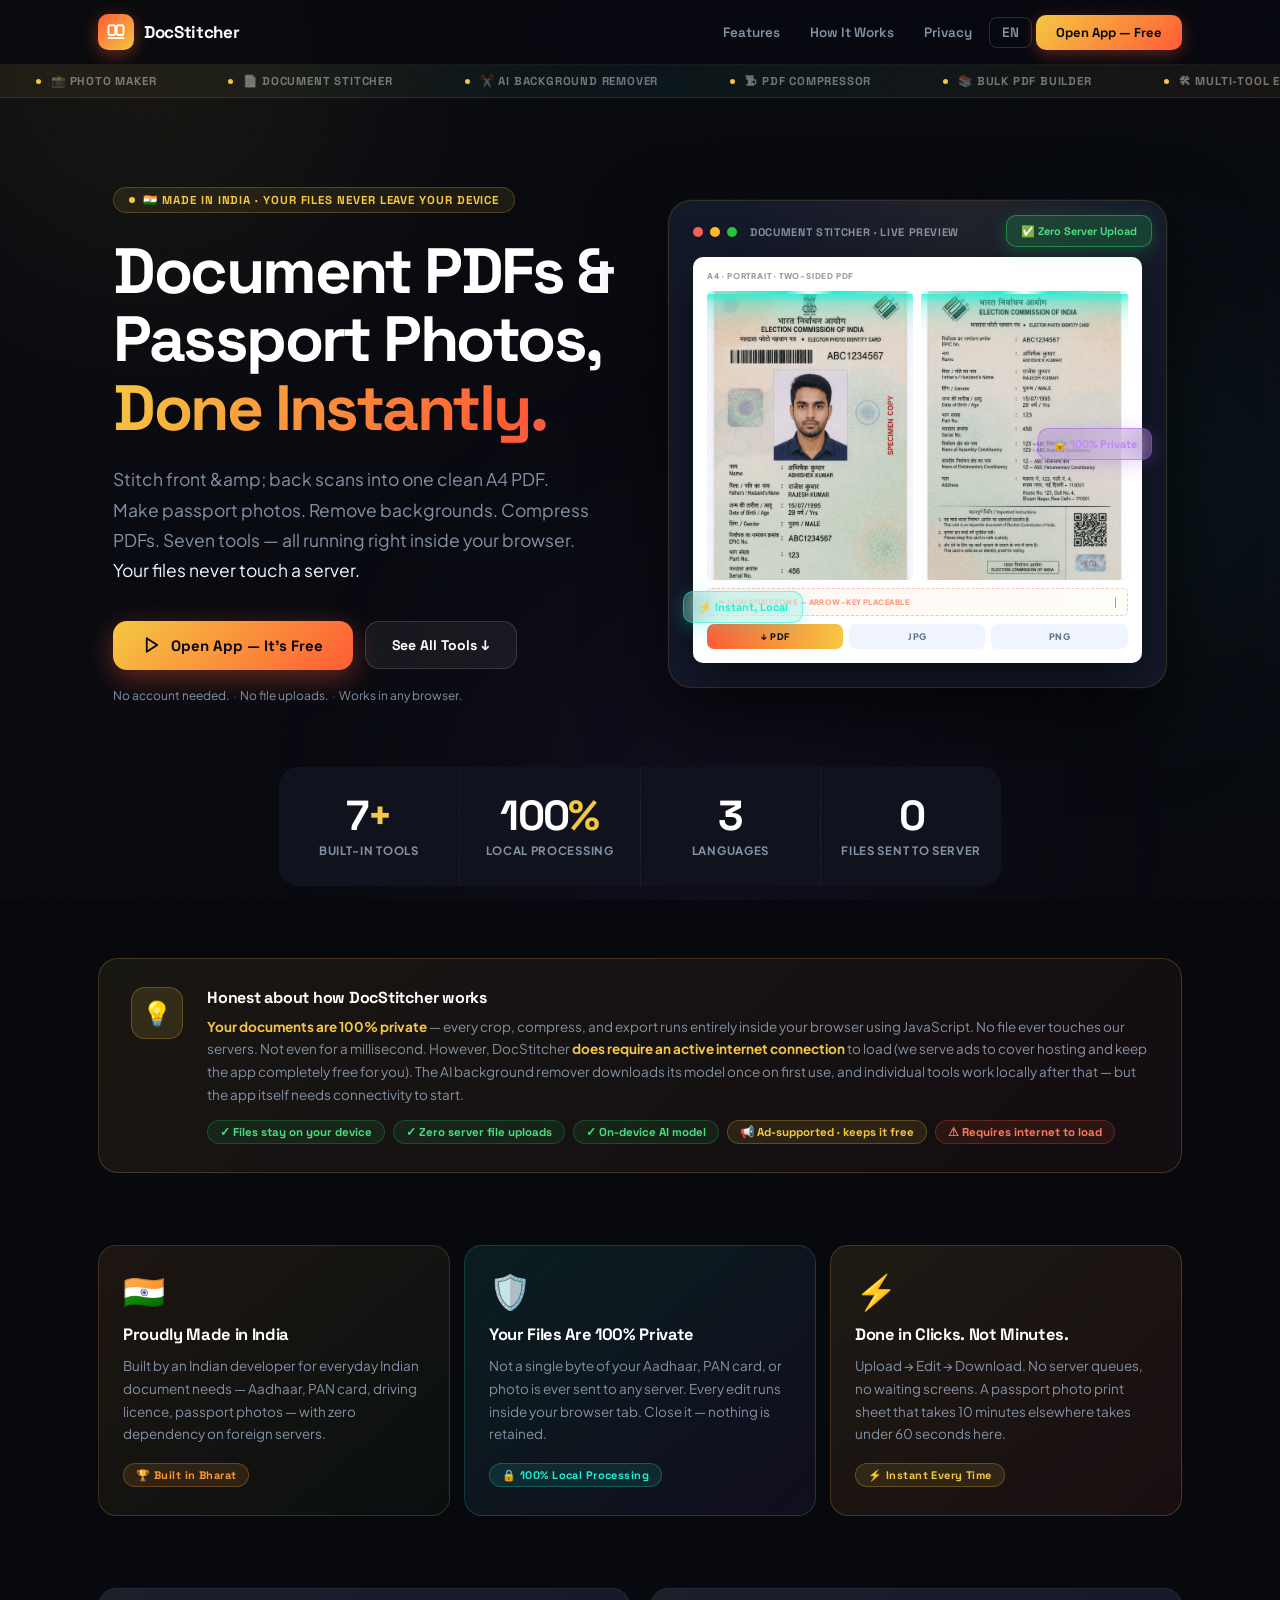
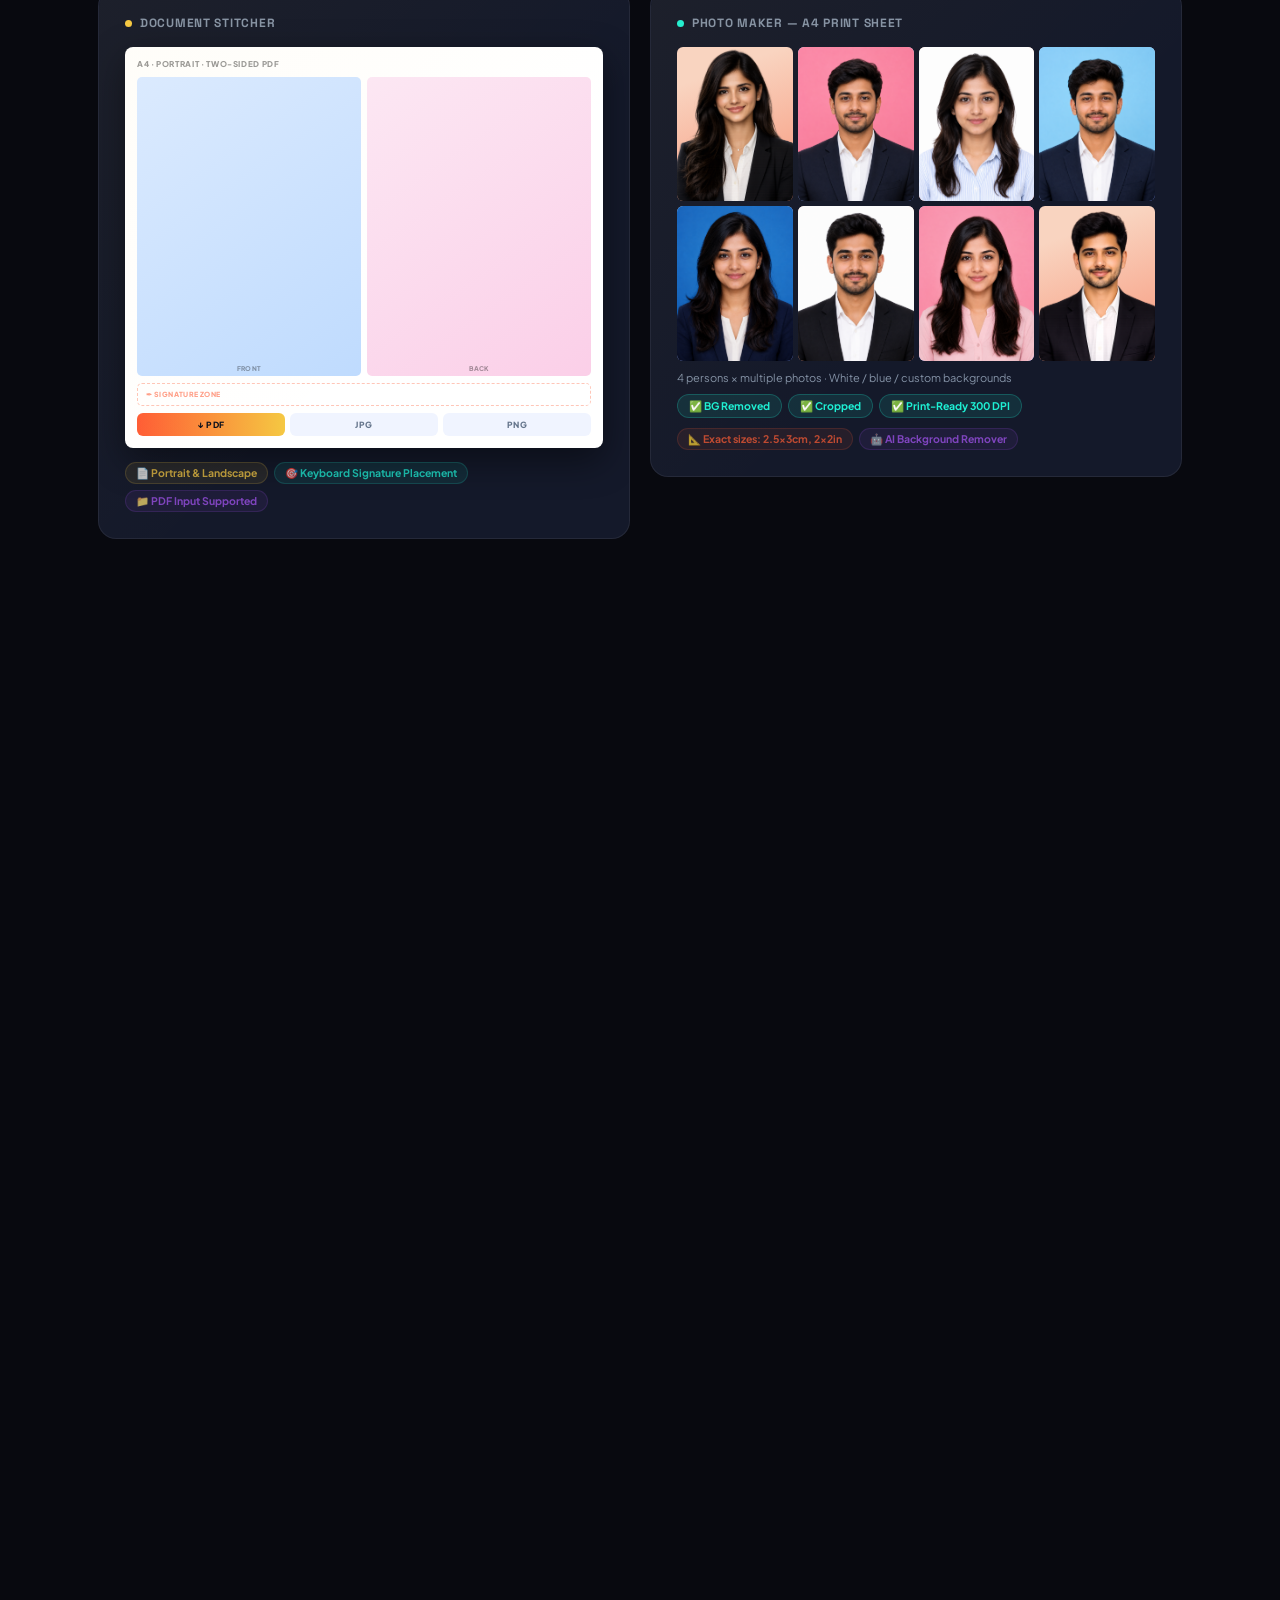
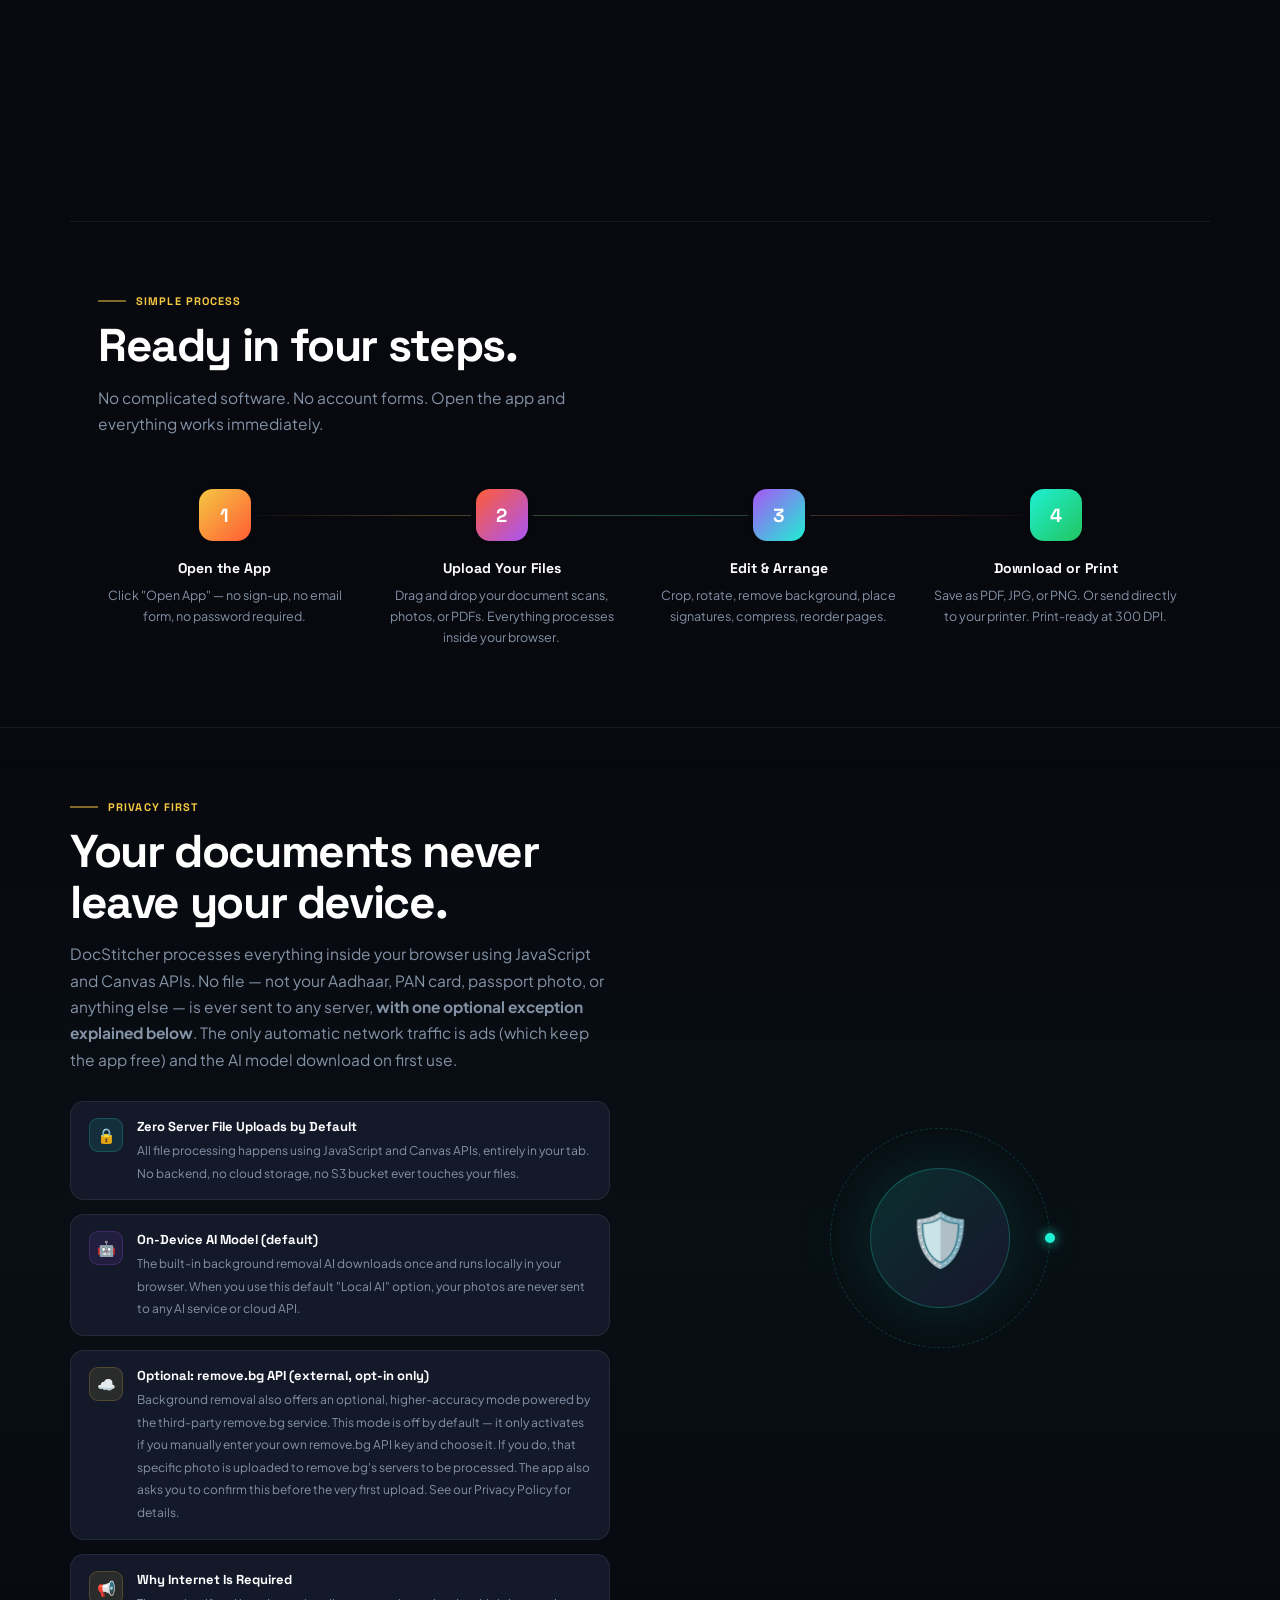
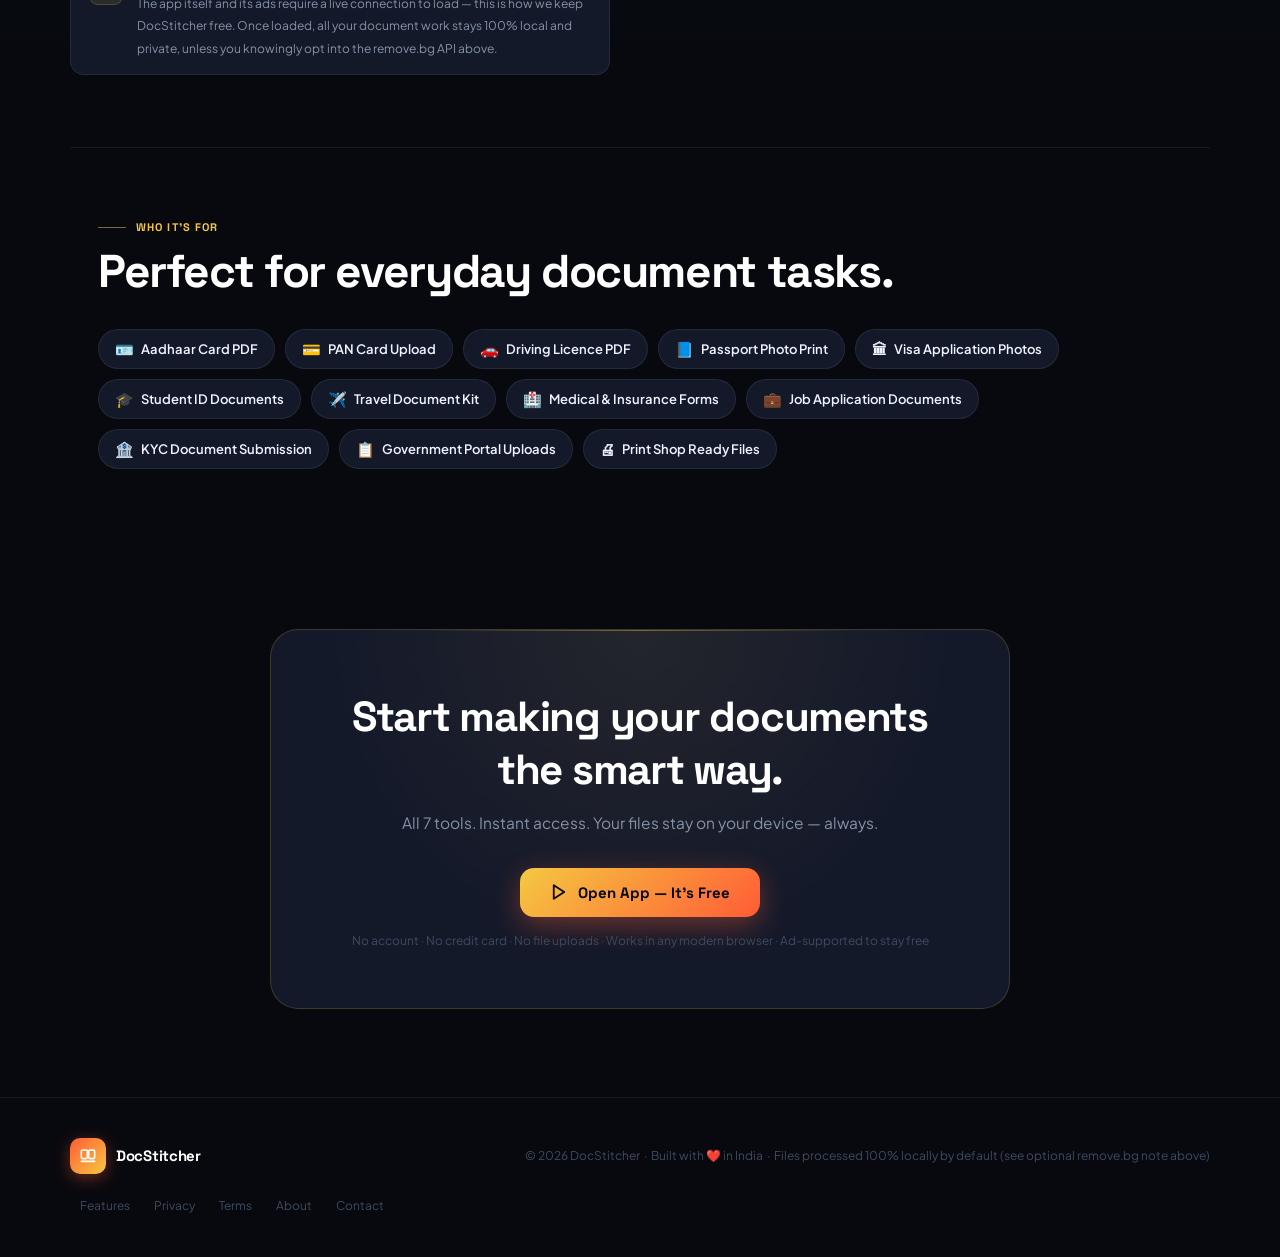
==== commit 867eeca3: "Clarify background removal options and privacy details Updated descriptions to clarify the default b" ====
--- a/index.html
+++ b/index.html
@@ -925,7 +925,7 @@
         <div class="step rv rv3">
           <div class="step-num sn--3">3</div>
           <div class="step-title" id="lp-step3-title">Edit &amp; Arrange</div>
-          <div class="step-desc" id="lp-step3-desc">Crop, rotate, remove background, place signatures, compress, reorder pages — full editing without leaving the page.</div>
+          <div class="step-desc" id="lp-step3-desc">Crop, rotate, remove background, place signatures, compress, reorder pages — full editing without leaving the page. (Background removal is on-device by default; an optional remove.bg API mode sends the photo externally only if you choose it.)</div>
         </div>
         <div class="step rv rv4">
           <div class="step-num sn--4">4</div>
@@ -941,28 +941,35 @@
         <div>
           <div class="sec-eye rv" id="lp-sec-eye-priv">Privacy First</div>
           <h2 class="sec-h2 rv rv1" id="lp-sec-h2-priv">Your documents never leave your device.</h2>
-          <p class="sec-sub rv rv2" style="margin-bottom:0">DocStitcher processes everything inside your browser using JavaScript and Canvas APIs. No file — not your Aadhaar, PAN card, passport photo, or anything else — is ever sent to any server. The only network traffic is ads (which keep the app free) and the AI model download on first use.</p>
+          <p class="sec-sub rv rv2" style="margin-bottom:0">DocStitcher processes everything inside your browser using JavaScript and Canvas APIs. No file — not your Aadhaar, PAN card, passport photo, or anything else — is ever sent to any server, <strong>with one optional exception explained below</strong>. The only automatic network traffic is ads (which keep the app free) and the AI model download on first use.</p>
 
           <div class="priv-points">
             <div class="priv-point rv rv2">
               <div class="priv-icon pi--lock">🔒</div>
               <div class="priv-text">
-                <strong>Zero Server File Uploads</strong>
+                <strong>Zero Server File Uploads by Default</strong>
                 <span>All file processing happens using JavaScript and Canvas APIs, entirely in your tab. No backend, no cloud storage, no S3 bucket ever touches your files.</span>
               </div>
             </div>
             <div class="priv-point rv rv3">
               <div class="priv-icon pi--ai">🤖</div>
               <div class="priv-text">
-                <strong>On-Device AI Model</strong>
-                <span>The background removal AI downloads once and runs locally in your browser. Your photos are never sent to any AI service or cloud API.</span>
+                <strong>On-Device AI Model (default)</strong>
+                <span>The built-in background removal AI downloads once and runs locally in your browser. When you use this default "Local AI" option, your photos are never sent to any AI service or cloud API.</span>
+              </div>
+            </div>
+            <div class="priv-point rv rv3">
+              <div class="priv-icon pi--net">☁️</div>
+              <div class="priv-text">
+                <strong>Optional: remove.bg API (external, opt-in only)</strong>
+                <span>Background removal also offers an optional, higher-accuracy mode powered by the third-party remove.bg service. This mode is off by default — it only activates if you manually enter your own remove.bg API key and choose it. If you do, that specific photo is uploaded to remove.bg's servers to be processed. The app also asks you to confirm this before the very first upload. See our <a href="privacy.html#third-party">Privacy Policy</a> for details.</span>
               </div>
             </div>
             <div class="priv-point rv rv4">
               <div class="priv-icon pi--net">📢</div>
               <div class="priv-text">
                 <strong>Why Internet Is Required</strong>
-                <span>The app itself and its ads require a live connection to load — this is how we keep DocStitcher free. Once loaded, all your document work stays 100% local and private.</span>
+                <span>The app itself and its ads require a live connection to load — this is how we keep DocStitcher free. Once loaded, all your document work stays 100% local and private, unless you knowingly opt into the remove.bg API above.</span>
               </div>
             </div>
           </div>
@@ -1026,7 +1033,7 @@
           </div>
           <span class="logo-name" style="font-size:15px">DocStitcher</span>
         </div>
-        <p class="foot-copy">© 2026 DocStitcher &nbsp;·&nbsp; Built with ❤️ in India &nbsp;·&nbsp; Files processed 100% locally</p>
+        <p class="foot-copy">© 2026 DocStitcher &nbsp;·&nbsp; Built with ❤️ in India &nbsp;·&nbsp; Files processed 100% locally by default (see optional remove.bg note above)</p>
         <div class="foot-links">
           <a href="#features" class="foot-link">Features</a>
           <a href="privacy.html" class="foot-link">Privacy</a>
@@ -1101,4 +1108,4 @@
     counters.forEach(c => cObs.observe(c));
   </script>
 </body>
-</html>+</html>
